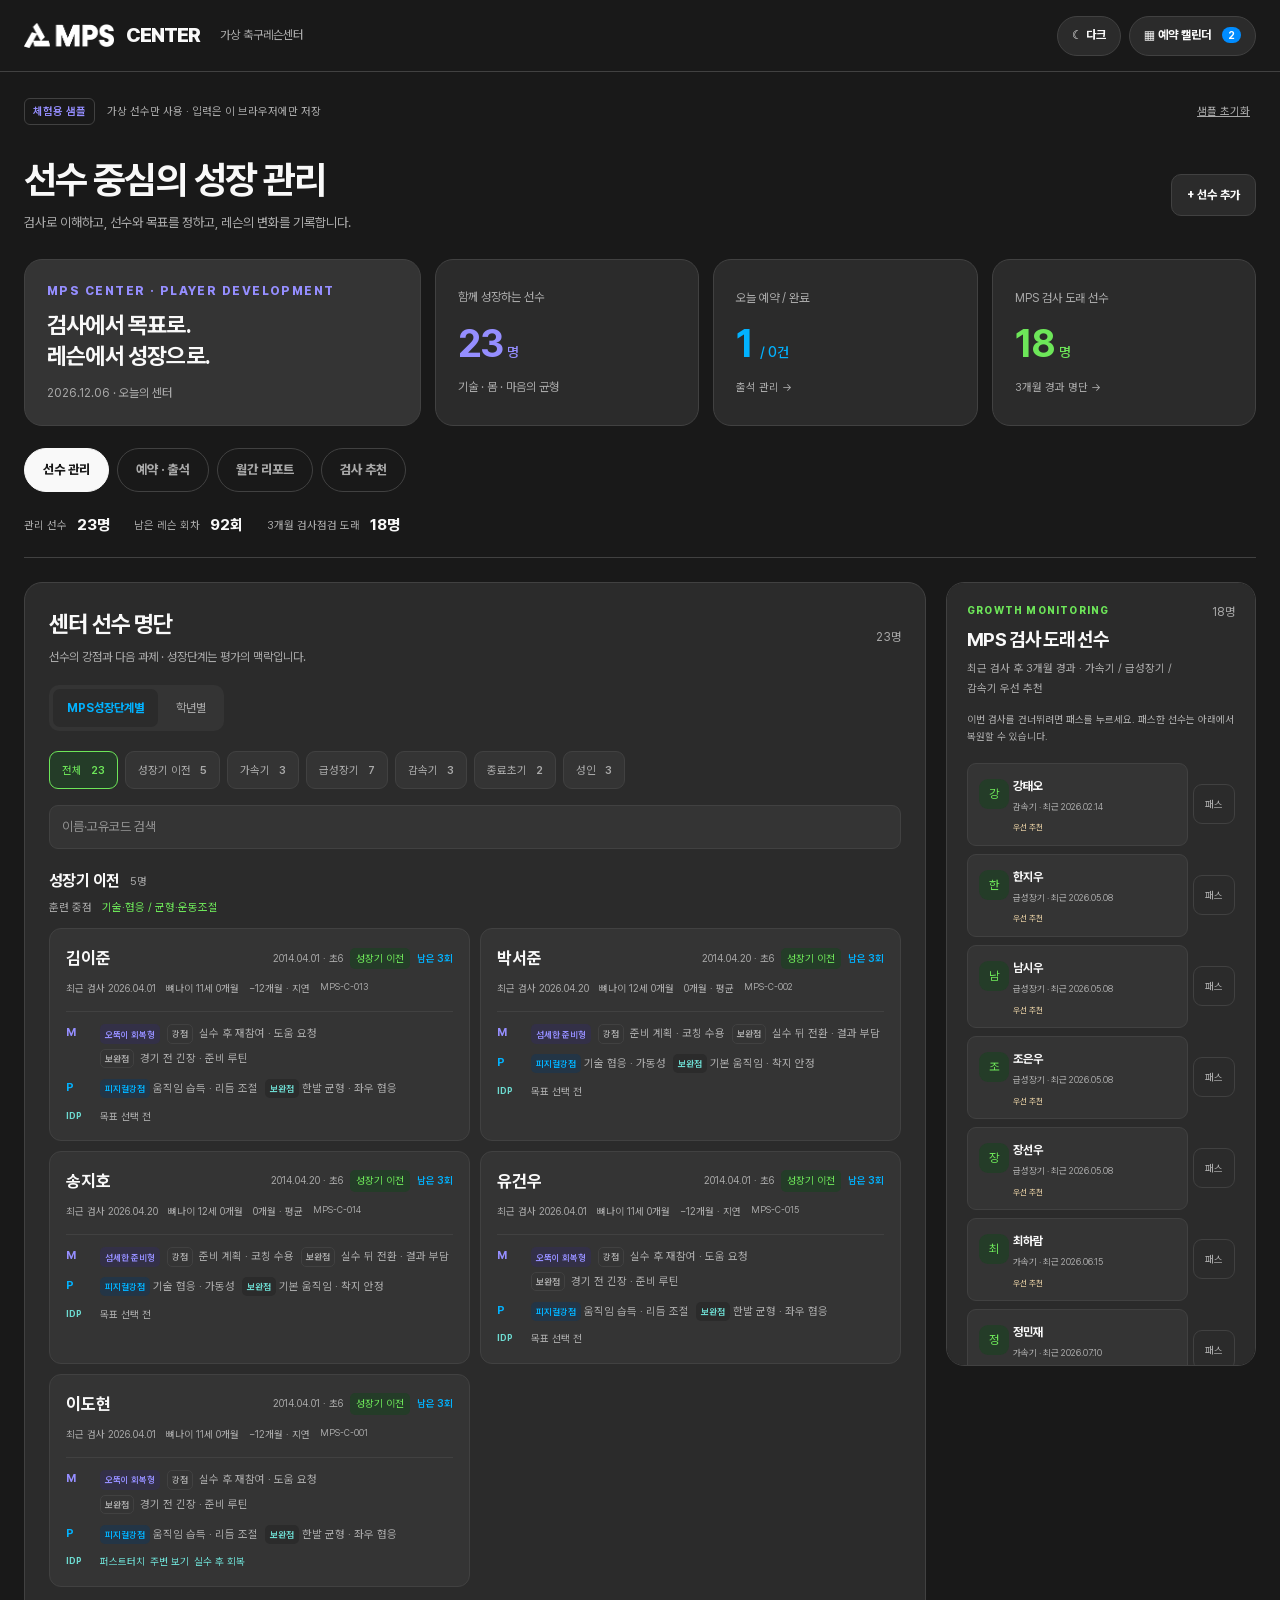
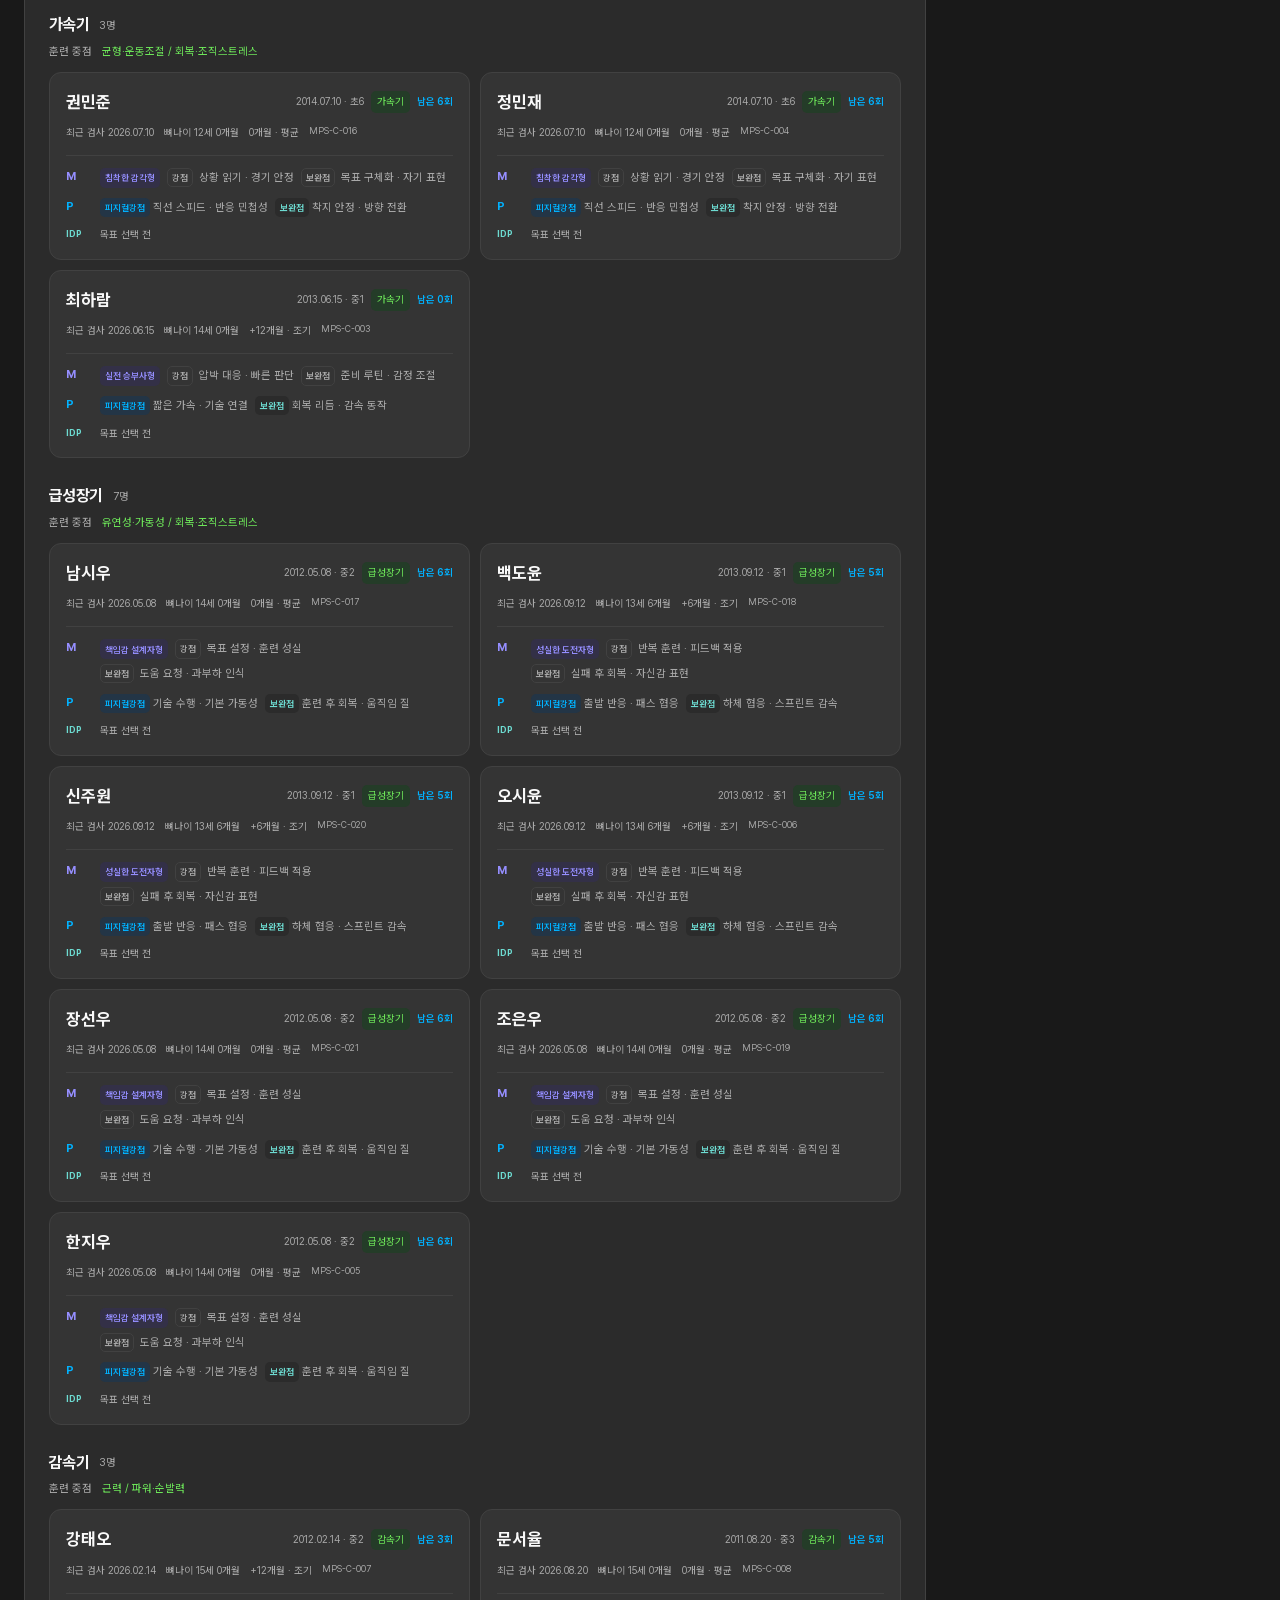
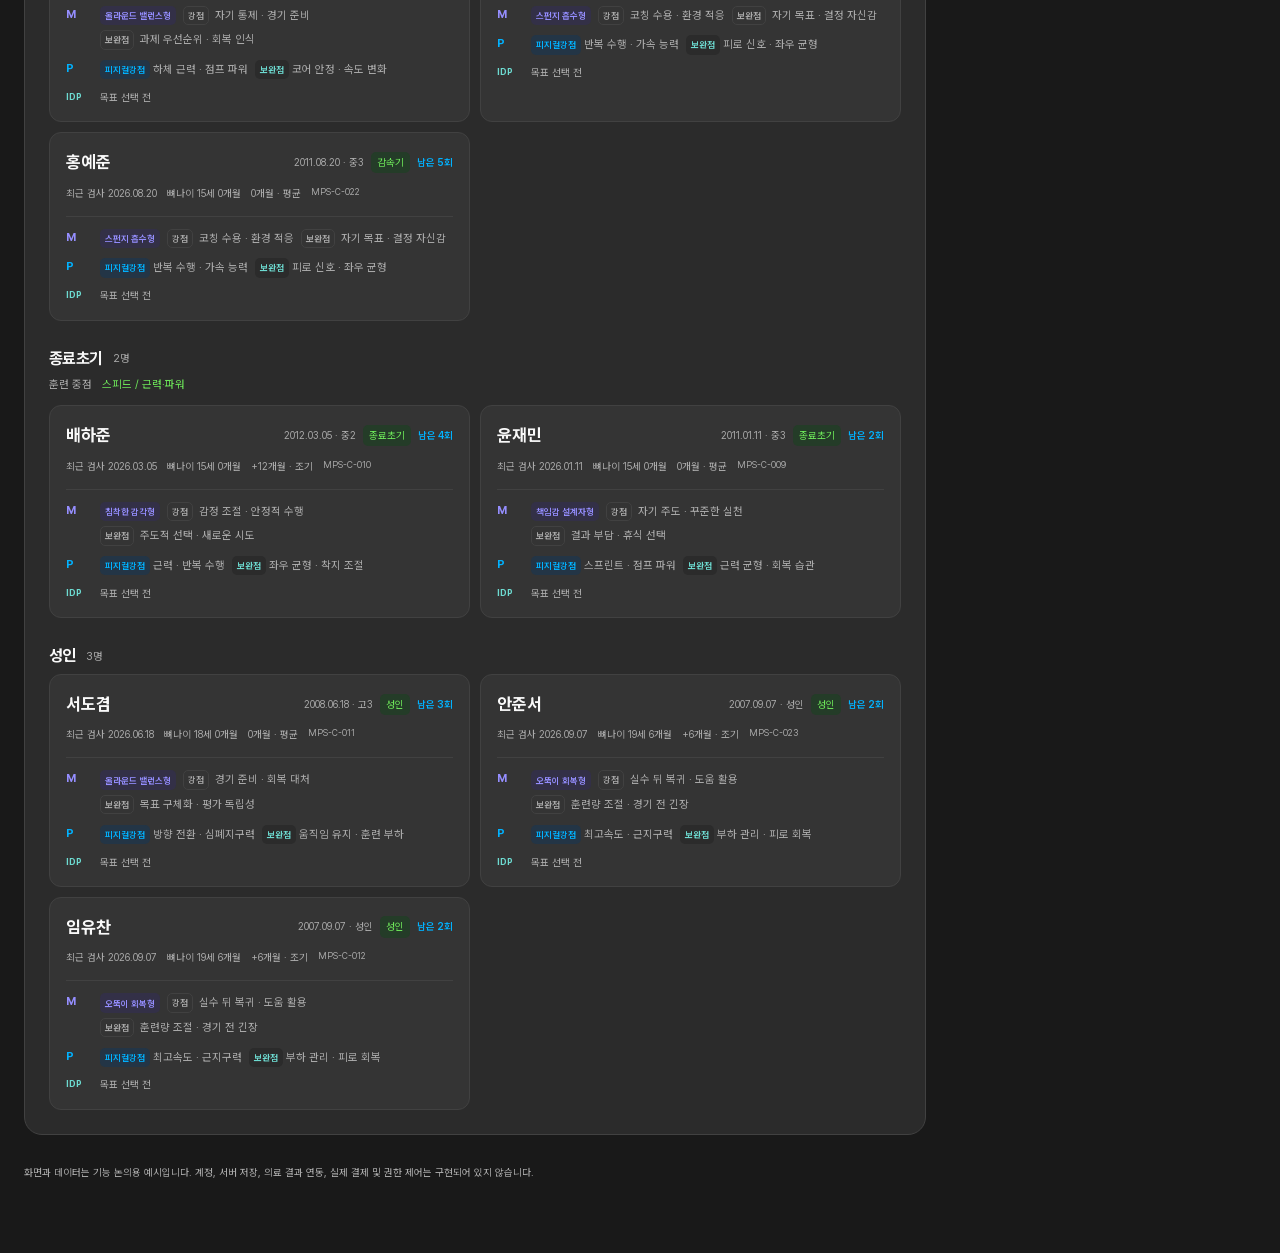
==== pages/dashboard/index.html @ abd70b41 "Build lesson center landing and player management dashboard" ====
<!doctype html>
<html lang="ko" data-initial-theme="dark">
<head><meta charset="utf-8"><meta name="viewport" content="width=device-width, initial-scale=1, viewport-fit=cover"><meta name="description" content="MPS 레슨센터 코치님을 위한 선수관리 대시보드 샘플"><title>MPS Center | 선수 중심 레슨 관리</title><link rel="stylesheet" href="center-v8.css?v=20261010-grade"></head>
<body>
  <header class="topbar"><div class="brand"><img src="logo.png" alt="MPS"><span>CENTER</span></div><span class="center-name">가상 축구레슨센터</span><div class="header-actions"><button id="theme-toggle" class="theme-toggle" type="button" aria-label="라이트 모드로 변경" aria-pressed="false">☼ <span>라이트</span></button><button id="calendar-open" class="calendar-trigger" type="button" aria-haspopup="dialog">▦ <span class="calendar-label">예약<span class="calendar-label-extra"> 캘린더</span></span> <b id="upcoming-count">0</b></button></div></header>
  <main class="shell">
    <div class="demo"><b>체험용 샘플</b><span>가상 선수만 사용 · 입력은 이 브라우저에만 저장</span><button id="reset" type="button">샘플 초기화</button></div>
    <div class="heading"><div><h1>선수 중심의 성장 관리</h1><p>검사로 이해하고, 선수와 목표를 정하고, 레슨의 변화를 기록합니다.</p></div><button class="button soft" id="add-player" type="button">+ 선수 추가</button></div>
    <section id="center-overview" class="center-overview"></section><nav class="center-nav" aria-label="센터 메뉴"><button data-center-nav="players" class="active">선수 관리</button><button data-center-nav="calendar">예약 · 출석</button><button data-center-nav="monthly">월간 리포트</button><button data-center-nav="review">검사 추천</button></nav><section class="stats" aria-label="센터 운영 요약"><article><span>관리 선수</span><strong id="total-players">0명</strong></article><article><span>남은 레슨 회차</span><strong id="total-remaining">0회</strong></article><article><span>3개월 검사점검 도래</span><strong id="due-count">0명</strong></article></section><div class="center-workspace"><div class="main-grid" id="roster-section"><section class="roster panel" aria-labelledby="roster-title"><div class="panel-head"><div><h2 id="roster-title">센터 선수 명단</h2><p class="roster-intro">선수의 강점과 다음 과제 · 성장단계는 평가의 맥락입니다.</p></div><span id="visible-count"></span></div><div id="roster-view" class="roster-view" role="group" aria-label="명단 보기 방식"><button type="button" data-roster-view="stage" aria-pressed="true">MPS성장단계별</button><button type="button" data-roster-view="grade" aria-pressed="false">학년별</button></div><p id="grade-view-note" class="hint" hidden>학년은 생년 기준으로 표시하며, 실제 학년이 다르면 선수 기본 정보에서 수정할 수 있습니다.</p><div id="stage-filters" class="stage-filters" aria-label="성장단계 필터"></div><div id="stage-guide" class="stage-guide" hidden aria-live="polite"></div><label class="search-label"><span class="sr-only">선수 검색</span><input id="search" type="search" placeholder="이름·고유코드 검색"></label><div id="player-list" class="player-list"></div></section></div><aside id="review-section" class="panel review-panel"></aside></div>

    <section class="access panel"><div><p class="eyebrow">CENTER ACCESS · 도입안</p><h2>인증센터 이용 범위</h2><p>센터 관리자와 담당 코치가 자신의 센터 선수만 관리하는 구조를 제안합니다. 코치 메모와 회차 기록을 입력하고, 선수·보호자가 공유를 승인한 결과만 확인하도록 설계합니다.</p></div><div class="access-cards"><div><b>센터 관리자</b><span>선수·코치 배정, 센터 운영 현황</span></div><div><b>담당 코치</b><span>배정 선수의 목표·메모·회차 확인</span></div><div><b>MPS 측정센터</b><span>평가 및 허용된 결과 전달</span></div></div></section>
    <footer>화면과 데이터는 기능 논의용 예시입니다. 계정, 서버 저장, 의료 결과 연동, 실제 결제 및 권한 제어는 구현되어 있지 않습니다.</footer>
  </main>
  <dialog id="player-detail-dialog" aria-label="선수 정보 및 수정"><div class="player-modal-head"><span>선수 관리</span><button id="player-detail-close" type="button" aria-label="선수 정보 닫기">×</button></div><section class="detail" id="detail" aria-live="polite"></section></dialog>
  <dialog id="player-dialog"><form id="player-form" method="dialog"><div class="dialog-head"><h2>선수 추가</h2><button type="button" id="close-dialog" aria-label="닫기">×</button></div><p>가상 선수만 입력하세요. 고유코드는 자동으로 붙고, MPS 검사 결과는 연계 전으로 표시됩니다.</p><label>선수 이름<input name="name" required maxlength="20" autocomplete="off"></label><label>생년월일<input name="dob" type="date" required></label><label>소속 반<input name="group" maxlength="20" placeholder="예: U12" autocomplete="off"></label><label>학년<select name="grade" id="new-player-grade"></select></label><label>담당 코치<input name="coach" maxlength="20" autocomplete="off"></label><button class="button primary" type="submit">추가하기</button></form></dialog>
  <dialog id="calendar-dialog" aria-labelledby="calendar-title"><div class="calendar-modal"><div class="dialog-head"><div><p class="eyebrow">CENTER SCHEDULE</p><h2 id="calendar-title">예약 캘린더</h2></div><button type="button" id="calendar-close" aria-label="예약 캘린더 닫기">×</button></div><p class="calendar-help">선수별 레슨·측정·상담 일정을 기록합니다. 예약에 선수를 넣고 방문 후 완료로 바꾸세요. 레슨은 1회 자동 차감되며, 완료 취소 시 복원됩니다. 측정·상담은 차감되지 않습니다.</p><div class="calendar-layout"><section class="calendar-main" aria-label="월별 예약 달력"><div class="calendar-nav"><button type="button" id="month-prev" aria-label="이전 달">‹</button><h3 id="month-label"></h3><button type="button" id="month-next" aria-label="다음 달">›</button></div><div class="weekdays"><span>일</span><span>월</span><span>화</span><span>수</span><span>목</span><span>금</span><span>토</span></div><div class="day-grid" id="day-grid"></div></section><section class="calendar-side" aria-label="선택한 날짜의 예약"><h3 id="selected-date-label"></h3><button type="button" id="complete-day" class="button primary">이날 레슨 모두 완료</button><div id="booking-list" class="booking-list"></div><form id="booking-form"><input type="hidden" name="bookingId"><label>선수<select name="playerId" id="booking-player" required></select></label><p id="booking-session-summary" class="booking-session-summary" role="status"></p><div class="form-pair"><label>날짜<input type="date" name="date" required></label><label>시간<input type="time" name="time" required value="16:00"></label></div><label>일정<select name="type"><option>레슨</option><option>측정</option><option>상담</option></select></label><label>메모<input name="memo" maxlength="100" placeholder="예: 보호자 동행"></label><div class="form-actions"><button type="button" id="booking-cancel" hidden>수정 취소</button><button class="button primary" type="submit" id="booking-submit">예약 추가</button></div></form></section></div><p class="calendar-google-note">각 예약의 ‘Google에 추가’를 누르면 새 일정 작성 화면이 열립니다. 저장은 직접 확인해 주세요. 두 캘린더는 자동 동기화되지 않습니다.</p><p class="calendar-foot">가상 선수와 예약만 사용하세요. 예약은 이 브라우저에만 저장됩니다.</p></div></dialog>
  <dialog id="monthly-dialog"><div class="dialog-head"><h2>월간 선수 리포트</h2><button id="monthly-close" aria-label="닫기">×</button></div><label>조회 월<input id="report-month" type="month"></label><div id="monthly-content"></div></dialog><script src="app.js?v=20261010-grade"></script><script src="idp.js?v=20261010-hierarchy"></script><script src="calendar.js?v=20261010-grade"></script><script src="center-v7.js?v=20261010-grade"></script>
</body></html>
---- pages/dashboard/center-v8.css ----
@font-face{font-family:Pretendard;src:url('PretendardVariable.woff2') format('woff2');font-weight:100 900;font-display:swap}
/* Welcome category colors + Teams dashboard surfaces. One stylesheet for all breakpoints. */
:root{color-scheme:dark;--bg:#191919;--surface:#2b2b2b;--surface2:#343434;--line:#414141;--text:#f9f9f9;--muted:#a9a9a9;--growth:#6de659;--growth-strong:#29a814;--physical:#01b2ff;--physical-strong:#0080ff;--mental:#958eff;--mental-strong:#6b62ff;--action:#008cff;--teal:#6ddbd1;--sand:#d4bf98;--soft-growth:#243c28;--soft-physical:#233546;--soft-mental:#333047;--radius:18px}
:root[data-theme=light]{color-scheme:light;--bg:#f6f7f8;--surface:#fff;--surface2:#f3f5f6;--line:#d9dfe3;--text:#19232a;--muted:#677781;--growth:#27851d;--physical:#007ab3;--mental:#6b62ff;--teal:#087f7a;--sand:#8a642e;--soft-growth:#e8f9ec;--soft-physical:#d4ebff;--soft-mental:#e3e3ff}
*{box-sizing:border-box}html{scroll-behavior:smooth;scroll-padding-top:90px}body{margin:0;background:var(--bg);color:var(--text);font:14px/1.55 Pretendard,system-ui,sans-serif}button,input,select,textarea{font:inherit}button{cursor:pointer}button:disabled{opacity:.4;cursor:not-allowed}button,a,input,select,textarea{outline-offset:4px}button:focus-visible,a:focus-visible,input:focus-visible,select:focus-visible,textarea:focus-visible{outline:2px solid var(--action)}button{color:inherit}a{color:var(--physical)}h1,h2,h3,p{margin:0}h2,h3{letter-spacing:-.035em}[hidden]{display:none!important}.sr-only{position:absolute;width:1px;height:1px;padding:0;margin:-1px;overflow:hidden;clip:rect(0,0,0,0);white-space:nowrap;border:0}
.topbar{position:sticky;top:0;z-index:20;display:flex;align-items:center;gap:20px;min-height:72px;padding:14px max(24px,calc((100vw - 1440px)/2));background:var(--bg);border-bottom:1px solid var(--line)}.brand{display:flex;align-items:center;gap:12px}.brand img{width:90px;height:26px;object-fit:contain}.brand span{font-size:20px;font-weight:850;letter-spacing:-.05em}.center-name{font-size:12px;color:var(--muted)}.header-actions{margin-left:auto;display:flex;align-items:center;gap:8px}.theme-toggle,.calendar-trigger{border:1px solid var(--line);border-radius:30px;background:var(--surface);padding:9px 14px;min-height:40px;font-size:12px;font-weight:750}.calendar-trigger b{margin-left:8px;background:var(--action);color:white;border-radius:20px;padding:2px 6px;font-size:10px}.shell{width:100%;max-width:1488px;margin:0 auto;padding:26px 24px 72px;display:block}.demo{display:flex;align-items:center;gap:12px;color:var(--muted);font-size:11px;padding-bottom:20px}.demo b{color:var(--mental);font-weight:600;border:1px solid var(--line);padding:4px 8px;border-radius:6px}.demo button{margin-left:auto;border:0;background:transparent;color:var(--muted);font-size:11px;text-decoration:underline}.heading{display:flex;justify-content:space-between;align-items:center;gap:20px;margin:12px 0 26px}.heading h1{font-size:38px;line-height:1.2;letter-spacing:-.05em}.heading p{font-size:13px;color:var(--muted);margin-top:10px}.eyebrow{display:block;font-size:10px;font-weight:800;letter-spacing:.12em;color:var(--physical)}.button{display:inline-flex;align-items:center;justify-content:center;gap:6px;border:1px solid var(--line);border-radius:10px;min-height:42px;padding:10px 15px;background:var(--surface2);color:var(--text);font-size:12px;font-weight:750;text-decoration:none}.button.primary{background:var(--action);border-color:var(--action);color:#fff}.button.soft{background:var(--surface);color:var(--text)}
.center-overview{display:grid;grid-template-columns:1.5fr repeat(3,1fr);gap:14px;margin:0 0 22px}.center-overview article{display:flex;flex-direction:column;justify-content:center;border:1px solid var(--line);background:var(--surface);border-radius:var(--radius);padding:22px;min-width:0}.center-overview .overview-welcome{background:var(--surface2)}.overview-welcome h2{font-size:23px;line-height:1.35;margin:10px 0 12px}.overview-welcome .eyebrow{color:var(--mental)}.center-overview article>span,.center-overview article p{color:var(--muted);font-size:12px}.center-overview strong{display:block;font-size:38px;line-height:1.2;letter-spacing:-.05em;margin:14px 0 12px}.center-overview article:nth-child(2) strong{color:var(--mental)}.center-overview article:nth-child(3) strong{color:var(--physical)}.center-overview article:nth-child(4) strong{color:var(--growth)}.center-overview strong small{font-size:14px;letter-spacing:0;font-weight:500;margin-left:5px}.center-overview button{padding:0;border:0;background:none;color:var(--muted);text-align:left;font-size:11px}.center-nav{display:flex;gap:8px;margin:0 0 22px;flex-wrap:wrap}.center-nav button{border:1px solid var(--line);background:transparent;color:var(--muted);border-radius:30px;padding:10px 18px;font-size:13px;font-weight:750;min-height:44px}.center-nav .active{background:var(--text);color:var(--bg);border-color:var(--text)}.stats{display:flex;gap:24px;align-items:center;border-bottom:1px solid var(--line);padding:0 0 20px;margin:0 0 24px}.stats article{display:flex;align-items:center;gap:10px}.stats span{color:var(--muted);font-size:11px}.stats strong{font-size:15px;font-weight:750}.center-workspace{display:grid;grid-template-columns:minmax(0,1fr) 310px;align-items:start;gap:20px}.main-grid{display:block;min-width:0}.panel{background:var(--surface);border:1px solid var(--line);border-radius:var(--radius);min-width:0}.roster{padding:24px}.panel-head{display:flex;align-items:center;justify-content:space-between;gap:12px}.panel-head h2{font-size:23px}.panel-head p{font-size:12px;color:var(--muted);margin-top:5px}.panel-head>span{font-size:12px;white-space:nowrap;color:var(--muted)}.stage-filters{display:flex;flex-wrap:wrap;gap:7px;margin-top:20px}.stage-chip{display:flex;gap:9px;align-items:center;justify-content:center;padding:8px 12px;min-height:38px;border:1px solid var(--line);border-radius:9px;background:var(--surface2);color:var(--muted);font-size:11px}.stage-chip b{font-size:11px;font-weight:600}.stage-chip.active{color:var(--growth);border-color:var(--growth);background:var(--soft-growth)}.search-label{display:block;margin:16px 0 20px}.search-label input{width:100%}input,textarea,select{width:100%;min-width:0;border:1px solid var(--line);border-radius:9px;padding:11px 12px;background:var(--surface2);color:var(--text);font-size:13px}input::placeholder,textarea::placeholder{color:var(--muted);opacity:.8}textarea{min-height:96px;resize:vertical}label{display:block;font-size:12px;color:var(--muted)}label input,label select,label textarea{display:block;margin-top:7px}.player-list{display:grid;gap:26px;max-height:none;overflow:visible}.stage-group-head{display:flex;align-items:center;gap:10px;margin-bottom:5px}.stage-group-head h3{font-size:16px}.stage-group-head span{font-size:11px;color:var(--muted)}.stage-physical-focus{color:var(--muted);font-size:11px;margin:0 0 12px}.stage-physical-focus span{margin-left:7px;color:var(--growth)}.stage-players{display:grid;grid-template-columns:repeat(2,minmax(0,1fr));gap:10px}.player-card-button{display:flex;flex-direction:column;align-items:stretch;width:100%;gap:14px;padding:16px;text-align:left;background:var(--surface2);border:1px solid var(--line);border-radius:12px;min-width:0}.player-card-button:hover{border-color:var(--physical)}.compact-top{display:flex;flex-wrap:wrap;align-items:center;gap:7px}.compact-top strong{font-size:17px;margin-right:auto}.compact-dob{color:var(--muted);font-size:10px}.compact-stage{color:var(--growth);font-size:10px;background:var(--soft-growth);border-radius:5px;padding:3px 6px}.compact-remaining{font-size:10px;font-weight:600;color:var(--physical);white-space:nowrap}.compact-measure{display:flex;flex-wrap:wrap;gap:3px 10px;font-size:10px;color:var(--muted);margin-top:8px;line-height:1.8}.compact-measure small{font-size:9px}.player-card-results{display:grid;gap:10px;border-top:1px solid var(--line);padding-top:12px}.compact-result{display:grid;grid-template-columns:26px minmax(0,1fr);gap:8px;align-items:start;font-size:11px}.result-key{color:var(--mental);font-size:11px}.physical .result-key{color:var(--physical)}.idp .result-key{color:var(--teal);font-size:9px}.result-copy{display:flex;flex-wrap:wrap;gap:5px 7px;line-height:1.7}.card-observation{display:block;font-size:11px;color:var(--muted)}.reference-tag{display:inline-flex;align-items:center;border-radius:5px;padding:2px 5px;font-size:9px;font-weight:600}.tag-lavender{color:var(--mental);background:var(--soft-mental)}.tag-blue{color:var(--physical);background:var(--soft-physical)}.tag-mint{color:var(--teal);background:var(--surface)}.tag-outline{color:var(--muted);border:1px solid var(--line);padding:1px 4px;margin-right:3px}.idp-card-tags{display:flex;gap:5px;flex-wrap:wrap}.idp-card-tag{color:var(--teal);font-size:10px}.idp-unset{color:var(--muted);font-size:10px}.stage-guide,#stage-guide{padding:14px;margin-top:14px;background:var(--soft-growth);border-radius:10px}.stage-guide p,#stage-guide p{margin:6px 0;font-size:12px}.stage-guide span,#stage-guide div span{font-size:11px;margin-right:8px}
.review-panel{padding:20px;position:sticky;top:94px;max-height:calc(100dvh - 116px);overflow:auto}.review-panel .panel-head{align-items:flex-start}.review-panel .panel-head h2{font-size:19px;margin-top:6px}.review-panel .panel-head p{font-size:11px;line-height:1.8}.review-panel .eyebrow{color:var(--growth)}.review-list{display:grid;gap:8px;margin-top:18px}.review-list button{display:grid;grid-template-columns:30px minmax(0,1fr) auto;gap:8px;align-items:center;background:var(--surface2);border:1px solid var(--line);border-radius:9px;padding:11px;text-align:left}.review-list button>span:last-child{display:none}.athlete-avatar{width:30px;height:30px;display:grid;place-items:center;border-radius:9px;background:var(--soft-growth);color:var(--growth);font-size:12px}.review-list b{font-size:12px}.review-list small{display:block;font-size:9px;color:var(--muted);margin-top:3px}.review-list em{font-style:normal;font-size:8px;color:var(--sand);white-space:nowrap}.report-import{border-top:1px solid var(--line);margin-top:18px;padding-top:18px}.report-import small{display:block;font-size:10px;margin:8px 0;color:var(--muted)}.report-import label{cursor:pointer}.report-import p{font-size:11px;color:var(--physical)}.access{display:none}footer{font-size:10px;color:var(--muted);line-height:1.8;margin-top:28px}.empty{padding:25px;text-align:center;color:var(--muted);font-size:12px}
/* Player detail and MPS Report */
dialog{width:min(980px,calc(100vw - 40px));max-height:calc(100dvh - 40px);margin:auto;padding:24px;border:1px solid var(--line);border-radius:20px;background:var(--bg);color:var(--text)}dialog::backdrop{background:#000a;backdrop-filter:blur(3px)}#player-detail-dialog{padding:0}.dialog-head,.player-modal-head{display:flex;justify-content:space-between;align-items:center;gap:15px;padding:0 0 18px}.dialog-head h2{font-size:23px}.dialog-head button,.player-modal-head button{display:grid;place-items:center;border:1px solid var(--line);background:var(--surface2);color:var(--text);border-radius:9px;width:36px;height:36px;font-size:21px}.player-modal-head{position:sticky;top:0;z-index:5;padding:14px 24px;border-bottom:1px solid var(--line);background:var(--bg);font-size:12px;font-weight:650}.detail{padding:24px}.detail-head{display:flex;align-items:center;justify-content:space-between;gap:18px}.detail-head h2{font-size:32px;line-height:1.2;margin:8px 0}.detail-head p:last-child{color:var(--muted);font-size:11px}.badge{font-size:12px;border:1px solid var(--physical);color:var(--physical);padding:8px 12px;border-radius:30px;white-space:nowrap}.badge.zero{color:var(--sand);border-color:var(--sand)}.player-tabs{display:flex;gap:8px;margin:22px 0}.player-tabs button{flex:1;background:var(--surface);border:1px solid var(--line);padding:12px;border-radius:10px;font-size:13px;font-weight:700}.player-tabs button.active{color:var(--physical);border-color:var(--physical);background:var(--soft-physical)}.quick-actions{display:flex;gap:9px;flex-wrap:wrap;margin-bottom:16px}.session-line{display:flex;align-items:center;gap:18px;padding:12px 0;border-bottom:1px solid var(--line);font-size:12px;color:var(--muted)}.session-line strong{margin-left:auto;color:var(--physical)}.lesson-check{color:var(--muted);font-size:11px;margin-bottom:10px}.section-label{font-size:16px;margin:20px 0 12px}.assessment-section{margin-top:16px}.growth-panel{border:1px solid var(--line);background:var(--surface);border-radius:14px;padding:18px}.growth-title{display:flex;justify-content:space-between;align-items:center;font-size:12px;color:var(--growth)}.growth-title strong{font-size:20px}.growth-facts,.report-facts{display:grid;grid-template-columns:repeat(4,minmax(0,1fr));gap:10px;margin:16px 0}.growth-facts div,.report-facts div{padding:12px;background:var(--surface2);border-radius:9px}.growth-facts small,.report-facts small{display:block;color:var(--muted);font-size:10px}.growth-facts b,.report-facts b{display:block;font-size:13px;margin-top:7px;overflow-wrap:anywhere}.growth-history{border-top:1px solid var(--line);padding-top:12px}.growth-history summary{font-size:12px}.stage-compare{display:flex;gap:20px;align-items:center;margin-top:12px}.stage-compare small,.stage-compare b{display:block;font-size:12px}.stage-compare small{color:var(--muted);font-size:10px;margin-bottom:5px}.stage-change{font-size:11px;margin-top:10px;color:var(--muted)}.next-growth{display:flex;justify-content:space-between;gap:12px;font-size:11px;color:var(--muted);margin-top:16px}.next-growth.due{color:var(--sand)}.insight-panels{display:grid;grid-template-columns:1fr 1fr;gap:12px;margin-top:12px}.insight-strip{background:var(--surface);border:1px solid var(--line);border-radius:14px;padding:18px}.insight-strip-head{display:flex;flex-direction:column;gap:7px;color:var(--mental);font-size:11px}.insight-strip-head strong{font-size:16px}.insight-strip.physical .insight-strip-head{color:var(--physical)}.insight-inline p,.insight-recs{font-size:12px;line-height:1.8;margin-top:12px}.insight-inline small,.insight-recs small{display:block;color:var(--muted);font-size:10px;margin-bottom:3px}.stage-context,.linked-report{background:var(--surface);border:1px solid var(--line);border-radius:14px;padding:18px;margin-top:12px}.stage-context .eyebrow{color:var(--growth)}.stage-context h3{font-size:15px;margin-top:6px}.stage-context p{font-size:12px;line-height:1.9;margin-top:10px;color:var(--muted)}.stage-context small{display:block;font-size:10px;color:var(--muted);margin-top:8px}.linked-report summary{font-size:13px;font-weight:650}.linked-report summary span{color:var(--muted);font-size:10px;margin-left:10px}.report-facts{grid-template-columns:repeat(3,1fr)}.hint{font-size:10px;color:var(--muted);line-height:1.8;margin-top:12px}.optional{border:1px solid var(--line);background:var(--surface);border-radius:12px;padding:15px 18px;margin:10px 0}.optional summary{font-size:12px;font-weight:650;cursor:pointer}.optional[open] summary{margin-bottom:14px}.optional label{margin-top:12px}.focus-select-action{color:var(--physical);margin-left:10px;font-size:10px}.focus-panel p{font-size:12px;color:var(--muted);margin:8px 0}.focus-panel small{display:block;font-size:10px;color:var(--muted);margin-top:10px}.focus-choices{display:flex;flex-wrap:wrap;gap:6px}.focus-choice{border:1px solid var(--line);border-radius:8px;background:var(--surface2);padding:9px;font-size:11px}.focus-choice.active{color:var(--growth);border-color:var(--growth)}.profile-fields{display:grid;grid-template-columns:1fr 1fr;gap:10px}.profile-save-row,.row{display:flex;gap:8px;align-items:center;flex-wrap:wrap;margin-top:15px}.row input{width:80px}.save-state{display:block;font-size:11px;color:var(--teal);margin-top:8px}.optional textarea{margin-bottom:10px}.notes h3{font-size:13px;margin-top:20px}.note-entry{border-top:1px solid var(--line);padding:12px 0}.note-entry time{font-size:10px;color:var(--muted)}.note-entry p{font-size:12px;line-height:1.8;margin-top:5px;white-space:pre-wrap;overflow-wrap:anywhere}.detail-actions{margin-top:20px}.text-danger{border:0;background:none;color:var(--sand);font-size:11px;padding:0}
/* Academy-style development block */
.academy-intro{border:1px solid var(--line);border-radius:14px;padding:18px;background:var(--surface);margin-bottom:18px}.academy-intro h3{font-size:16px;margin:6px 0}.academy-intro p{color:var(--muted);font-size:12px;line-height:1.8}.development-cycle{display:flex;gap:6px;margin-top:14px;flex-wrap:wrap}.development-cycle span{font-size:10px;padding:5px 8px;border-radius:6px;background:var(--surface2);color:var(--muted)}.idp-top{display:flex;justify-content:space-between;gap:12px;margin:20px 0}.idp-top .eyebrow{color:var(--teal)}.idp-top h3{font-size:23px;margin:7px 0}.idp-top p{font-size:12px;color:var(--muted)}.idp-stage{height:fit-content;border:1px solid var(--growth);color:var(--growth);border-radius:7px;padding:5px 8px;font-size:10px;white-space:nowrap}.idp-empty{display:flex;flex-direction:column;gap:10px;padding:22px;border:1px dashed var(--line);border-radius:12px}.idp-empty span{font-size:12px;color:var(--muted)}.idp-empty button{align-self:flex-start}.idp-priorities{display:grid;grid-template-columns:repeat(3,minmax(0,1fr));gap:10px}.idp-priority{display:flex;align-items:flex-start;gap:10px;background:var(--surface);border:1px solid var(--line);border-radius:12px;padding:16px;min-width:0}.idp-priority>span{color:var(--teal);font-size:12px}.idp-priority strong{font-size:14px}.idp-priority small{display:block;font-size:10px;color:var(--muted);margin-top:8px;line-height:1.8}.idp-priority p{font-size:12px;line-height:1.8;margin-top:12px}.idp-last{font-size:11px;color:var(--muted);margin:16px 0}.idp-main-actions,.idp-bottom-actions{display:flex;gap:8px;justify-content:space-between;margin:18px 0}.idp-main-actions{justify-content:flex-start}.idp-mps{border:1px solid var(--line);border-radius:12px;padding:16px;margin-top:18px;background:var(--surface)}.idp-section-title{display:flex;justify-content:space-between;font-size:12px}.idp-section-title small{color:var(--muted);font-size:10px}.idp-mps-lines{display:grid;grid-template-columns:repeat(3,1fr);gap:12px;margin-top:12px}.idp-mps-lines p{font-size:11px;line-height:1.8;color:var(--muted)}.idp-mps-lines b{display:block;color:var(--text)}.idp-history-link{border:0;background:none;color:var(--teal);padding:14px 0;font-size:12px}.idp-progress{display:flex;justify-content:space-between;color:var(--muted);font-size:11px;border-bottom:1px solid var(--line);padding-bottom:12px}.idp-progress b{color:var(--teal)}.idp-picked{display:flex;flex-wrap:wrap;gap:7px;margin:16px 0;color:var(--muted);font-size:11px}.idp-picked span{padding:5px 8px;border-radius:7px;background:var(--surface)}.idp-categories,.idp-options{display:flex;flex-wrap:wrap;gap:7px;margin:14px 0}.idp-categories button,.idp-choice{background:var(--surface);border:1px solid var(--line);padding:10px 13px;border-radius:9px;font-size:12px;min-height:42px}.idp-categories button.active,.idp-choice.active{color:var(--teal);border-color:var(--teal);background:color-mix(in srgb,var(--teal) 8%,var(--surface))}.idp-item-grid{display:grid;grid-template-columns:repeat(3,1fr);gap:8px}.idp-question{margin:22px 0}.idp-question strong{font-size:13px}#idp-view label{margin:16px 0}.idp-generated{background:var(--surface);border:1px solid var(--line);border-radius:10px;padding:16px;margin-top:18px}.idp-generated small{color:var(--muted);font-size:10px}.idp-generated p{font-size:13px;margin-top:7px}.idp-message{font-size:11px;color:var(--sand);min-height:18px;margin-top:10px}.idp-check-row{padding:16px 0;border-top:1px solid var(--line)}.idp-check-row strong{font-size:13px}.idp-check-row>div{display:flex;flex-wrap:wrap;gap:7px;margin-top:10px}.idp-choice[data-idp-value=good].active{border-color:var(--growth);color:var(--growth)}.idp-choice[data-idp-value=same].active{border-color:var(--sand);color:var(--sand)}.idp-choice[data-idp-value=needs_work].active{border-color:var(--mental);color:var(--mental)}.idp-trends{display:grid;gap:10px}.idp-trends>div{border:1px solid var(--line);background:var(--surface);border-radius:10px;padding:16px}.idp-trends p,.idp-trends small{font-size:11px;color:var(--muted);margin-top:8px}.rag-label{display:inline-flex;padding:3px 7px;border-radius:5px;background:var(--surface2);font-size:10px;color:var(--muted)}.rag-label.good{color:var(--growth)}.rag-label.same{color:var(--sand)}.rag-label.needs_work{color:var(--mental)}.review-evidence{margin-top:16px;padding:16px;background:var(--surface);border:1px solid var(--line);border-radius:12px}.review-evidence p{font-size:12px;line-height:1.8;color:var(--muted);margin-top:8px}.review-evidence h4{margin:0;font-size:13px}
/* Calendar, add-player and monthly reports */
#calendar-dialog{width:min(1080px,calc(100vw - 40px))}.calendar-help{font-size:12px;color:var(--muted);line-height:1.8;margin-bottom:22px}.calendar-layout{display:grid;grid-template-columns:minmax(0,1.15fr) minmax(0,1fr);gap:28px;align-items:start}.calendar-nav{display:flex;justify-content:space-between;align-items:center;margin-bottom:20px}.calendar-nav h3{font-size:20px}.calendar-nav button{width:36px;height:36px;border:1px solid var(--line);background:var(--surface);border-radius:9px;font-size:24px}.weekdays,.day-grid{display:grid;grid-template-columns:repeat(7,minmax(0,1fr));gap:5px}.weekdays span{text-align:center;color:var(--muted);font-size:11px;padding:8px 0}.day-grid button{min-height:60px;border:1px solid var(--line);border-radius:9px;background:var(--surface);font-size:13px;padding:6px}.day-grid button small{display:block;font-size:9px;color:var(--physical);margin-top:4px}.day-grid button.today{border-color:var(--physical)}.day-grid button.selected{background:var(--soft-physical);border-color:var(--physical);color:var(--physical)}.calendar-side h3{font-size:16px;margin-bottom:14px}#complete-day{width:100%;margin-bottom:12px}.booking-list{display:grid;gap:8px;margin-bottom:20px}.booking-row{background:var(--surface);border:1px solid var(--line);border-radius:12px;padding:14px}.booking-row>div:first-child{font-size:12px}.booking-row>div:first-child span{color:var(--muted);font-size:11px}.booking-actions{display:flex;flex-wrap:wrap;gap:6px;margin:12px 0}.booking-actions button{border:1px solid var(--line);border-radius:6px;background:var(--surface2);padding:7px 9px;font-size:10px;min-height:32px}.booking-actions [data-status=completed]{background:var(--action);color:#fff;border-color:var(--action)}.booking-row small{display:block;color:var(--muted);font-size:11px}.google-event{display:block;font-size:10px;margin-top:8px}.form-pair{display:grid;grid-template-columns:1fr 1fr;gap:10px}#booking-form label,#player-form label{margin-bottom:14px}.form-actions{display:flex;gap:8px}.calendar-google-note,.calendar-foot{font-size:10px;color:var(--muted);line-height:1.8;margin-top:18px}#player-dialog{width:min(480px,calc(100vw - 30px))}#player-form>p{font-size:12px;color:var(--muted);margin-bottom:20px}#monthly-dialog{width:min(900px,calc(100vw - 40px))}#report-month{width:220px}.month-range{font-size:12px;color:var(--muted);margin-top:16px}.month-stats{display:grid;grid-template-columns:repeat(3,1fr);gap:10px;margin:18px 0}.month-stats>div{background:var(--surface);border:1px solid var(--line);border-radius:12px;padding:18px}.month-stats strong{display:block;font-size:28px;color:var(--physical)}.month-stats span{color:var(--muted);font-size:11px}.monthly-athlete{background:var(--surface);border:1px solid var(--line);border-radius:14px;padding:20px;margin:14px 0}.monthly-athlete h3{font-size:18px}.monthly-athlete h3 small{font-size:10px;color:var(--growth);margin-left:8px}.monthly-athlete p{font-size:12px;line-height:1.8;margin-top:10px}.monthly-notes{background:var(--surface2);padding:12px;border-radius:9px;margin:12px 0}.monthly-notes p{margin:0 0 8px}.monthly-notes p:last-child{margin-bottom:0}.monthly-notes time{font-size:10px;color:var(--muted);margin-right:6px}.monthly-check{display:block;font-size:11px;color:var(--muted);margin-top:7px}
@media(min-width:1600px){.shell{max-width:1620px;padding:32px 30px 80px}.center-workspace{grid-template-columns:minmax(0,1fr) 340px}.topbar{padding-left:max(30px,calc((100vw - 1560px)/2));padding-right:max(30px,calc((100vw - 1560px)/2))}.stage-players{grid-template-columns:repeat(3,minmax(0,1fr))}}
@media(max-width:1100px){.center-workspace{grid-template-columns:1fr}.review-panel{position:static;max-height:none}.review-list{grid-template-columns:repeat(2,1fr)}.center-overview{grid-template-columns:repeat(3,1fr)}.overview-welcome{grid-column:1/-1}.overview-welcome h2 br{display:none}.calendar-layout{gap:18px}}
@media(max-width:700px){body{font-size:13px}.topbar{min-height:60px;padding:10px 14px;gap:10px}.brand{gap:8px}.brand img{width:70px;height:22px}.brand span{font-size:15px}.center-name{display:none}.header-actions{gap:6px}.theme-toggle,.calendar-trigger{min-height:36px;font-size:10px;padding:8px 10px}.calendar-label-extra{display:none}.shell{padding:18px 14px 100px}.demo{gap:7px;font-size:9px;padding-bottom:14px;flex-wrap:wrap}.demo b{font-size:9px}.demo button{font-size:9px}.heading{margin:12px 0 20px;gap:12px;align-items:flex-start}.heading h1{font-size:27px}.heading p{font-size:11px;line-height:1.8}.heading .button{white-space:nowrap;min-height:36px;padding:8px 10px;font-size:10px}.center-overview{gap:8px;margin-bottom:18px}.center-overview article{padding:14px 11px;border-radius:13px}.center-overview article>span{font-size:10px;line-height:1.5}.center-overview strong{font-size:29px;margin:10px 0}.center-overview strong small{font-size:10px}.center-overview article p,.center-overview button{font-size:9px}.overview-welcome h2{font-size:21px}.center-nav{position:fixed;z-index:30;bottom:0;left:0;right:0;background:var(--bg);border-top:1px solid var(--line);margin:0;padding:8px 7px max(12px,env(safe-area-inset-bottom));gap:5px;flex-wrap:nowrap}.center-nav button{flex:1;border:0;border-radius:8px;min-height:44px;font-size:11px;padding:7px 4px}.center-nav .active{background:var(--surface2);color:var(--physical)}.stats{gap:12px;justify-content:space-between;padding-bottom:16px;margin-bottom:18px}.stats article{display:block}.stats span{font-size:9px}.stats strong{display:block;font-size:15px;margin-top:3px}.roster,.review-panel{padding:17px;border-radius:14px}.panel-head h2{font-size:20px}.panel-head p{font-size:11px}.stage-filters{display:grid;grid-template-columns:repeat(3,1fr);gap:6px;margin-top:16px}.stage-chip{padding:8px;font-size:10px;gap:8px;min-height:38px}.stage-players{grid-template-columns:1fr}.compact-top strong{font-size:17px}.player-card-button{padding:14px}.review-list{grid-template-columns:1fr}.review-list b{font-size:13px}.review-list small{font-size:10px}.review-list em{font-size:9px}.center-workspace{gap:18px}.detail{padding:18px}.detail-head h2{font-size:27px}.detail-head p:last-child{font-size:10px;line-height:1.8}.badge{font-size:10px;padding:7px 9px}.player-modal-head{padding:12px 18px}.growth-facts,.report-facts{grid-template-columns:repeat(2,1fr)}.insight-panels{grid-template-columns:1fr}.growth-panel,.insight-strip,.stage-context,.linked-report{padding:16px}.idp-priorities{grid-template-columns:1fr}.idp-top h3{font-size:21px}.idp-top p{font-size:11px}.idp-mps-lines{grid-template-columns:1fr;gap:8px}.idp-mps-lines b{display:inline-block;min-width:40px}.idp-item-grid{grid-template-columns:repeat(2,1fr)}.idp-categories{display:grid;grid-template-columns:repeat(3,1fr)}.idp-categories button{font-size:10px;padding:9px 7px}.idp-categories button:first-child{grid-column:1/-1}.idp-options .idp-choice{font-size:11px;padding:9px 10px}.idp-stage{font-size:9px}.profile-fields{grid-template-columns:1fr}.calendar-layout{grid-template-columns:1fr;gap:24px}.day-grid button{min-height:48px;font-size:12px}.calendar-nav h3{font-size:18px}dialog,#calendar-dialog,#monthly-dialog{width:calc(100vw - 16px);max-height:calc(100dvh - 24px);padding:18px;border-radius:16px}#player-detail-dialog{width:calc(100vw - 12px);padding:0}.dialog-head h2{font-size:21px}.monthly-athlete{padding:15px}.monthly-athlete .button{font-size:10px;padding:8px 9px}.month-stats>div{padding:13px}.month-stats strong{font-size:24px}.monthly-athlete .panel-head{align-items:flex-start}.monthly-athlete h3 small{display:block;margin:3px 0 0}footer{font-size:9px}}
@media(prefers-reduced-motion:reduce){html{scroll-behavior:auto}}

p{word-break:keep-all;overflow-wrap:break-word}

/* Compact player context and reversible examination passes. */
.player-summary-keywords{display:flex;flex-wrap:wrap;gap:5px;margin-top:9px}
.player-summary-keywords span{padding:3px 7px;border-radius:5px;background:var(--surface2);color:var(--muted);font-size:10px;line-height:1.5}
.player-summary-keywords span:first-child{color:var(--growth);background:var(--soft-growth)}
.review-pass-help{margin-top:12px;font-size:10px;line-height:1.7;color:var(--muted)}
.review-row{display:grid;grid-template-columns:minmax(0,1fr) 42px;gap:5px;align-items:center}
.review-row>button:first-child{width:100%;min-width:0;grid-template-columns:26px minmax(0,1fr)}
.review-row em{grid-column:2}
.review-list .review-pass{display:block;padding:8px 4px;min-height:40px;text-align:center;font-size:10px;color:var(--muted);background:transparent}
.passed-exams{margin-top:14px;font-size:11px;color:var(--muted)}
.passed-exams>div{display:flex;align-items:center;justify-content:space-between;gap:10px;margin-top:8px}
.passed-exams button{border:1px solid var(--line);background:var(--surface2);border-radius:6px;padding:8px 10px;font-size:10px;color:var(--text)}

.session-totals{display:grid;grid-template-columns:repeat(3,minmax(0,1fr));gap:8px;margin:14px 0}
.session-totals>div{background:var(--surface2);border-radius:9px;padding:12px}
.session-totals small{display:block;color:var(--muted);font-size:10px}
.session-totals strong{display:block;margin-top:6px;font-size:20px}
.session-totals>div:last-child strong{color:var(--physical)}
#session-manager .session-total-label{display:flex;align-items:center;gap:10px;margin:0;font-size:12px}
.booking-session-summary{padding:10px 12px;border:1px solid var(--line);border-radius:8px;margin-top:10px;font-size:12px;color:var(--physical);line-height:1.6}

/* Domain navigation and selectable goals use distinct visual levels. */
.idp-area-section{margin-top:24px}
.idp-area-section h4,.idp-goal-heading h4{font-size:11px;color:var(--muted);display:flex;align-items:center;gap:8px;margin:0}
.idp-area-section h4 span,.idp-goal-heading h4 span{font-size:14px;color:var(--text)}
.idp-area-tabs{display:grid;grid-template-columns:repeat(3,minmax(0,1fr));gap:0;border-bottom:1px solid var(--line);margin-top:12px}
.idp-area-tabs button{background:none;border:0;border-bottom:3px solid transparent;color:var(--muted);font-size:13px;font-weight:650;min-height:50px;padding:10px 6px;border-radius:0}
.idp-area-tabs button.active{border-bottom-color:var(--physical);color:var(--physical)}
.idp-goal-section{margin-top:26px}
.idp-goal-heading{display:flex;justify-content:space-between;align-items:center;gap:12px;flex-wrap:wrap}
.idp-recommend-filter{padding:7px 10px;background:transparent;border:1px solid var(--line);border-radius:20px;color:var(--muted);font-size:10px}
.idp-recommend-filter.active{color:var(--growth);border-color:var(--growth);background:var(--soft-growth)}
.idp-goal-help{font-size:11px;color:var(--muted);line-height:1.8;margin:10px 0 14px}
.idp-item-grid .idp-goal-card{display:flex;align-items:center;gap:8px;text-align:left;min-height:58px;padding:12px;font-size:12px}
.idp-goal-check{display:grid;place-items:center;flex-shrink:0;width:20px;height:20px;border:1px solid var(--line);border-radius:5px;font-size:12px;color:var(--muted)}
.idp-goal-card.active .idp-goal-check{color:var(--bg);background:var(--teal);border-color:var(--teal)}
.idp-recommend-badge{margin-left:auto;font-size:8px;white-space:nowrap;color:var(--growth);background:var(--soft-growth);padding:3px 5px;border-radius:4px}
.idp-selected-goals{padding:16px;border:1px solid var(--line);border-radius:12px;background:var(--surface);margin-top:22px}
.idp-selected-goals>strong{font-size:12px}.idp-selected-goals>strong>span{color:var(--teal);margin-left:6px}
.idp-selected-goals .idp-picked{margin:12px 0 0}
@media(max-width:700px){.idp-area-tabs button{font-size:11px}.idp-item-grid .idp-goal-card{padding:10px;font-size:11px;gap:6px}.idp-goal-heading h4 span{font-size:13px}}

.roster-view{display:inline-flex;gap:4px;padding:4px;border-radius:10px;background:var(--surface2);margin-top:18px}
.roster-view button{background:none;border:0;border-radius:7px;padding:10px 14px;font-size:12px;color:var(--muted)}
.roster-view button[aria-pressed=true]{background:var(--surface);color:var(--physical);font-weight:700}
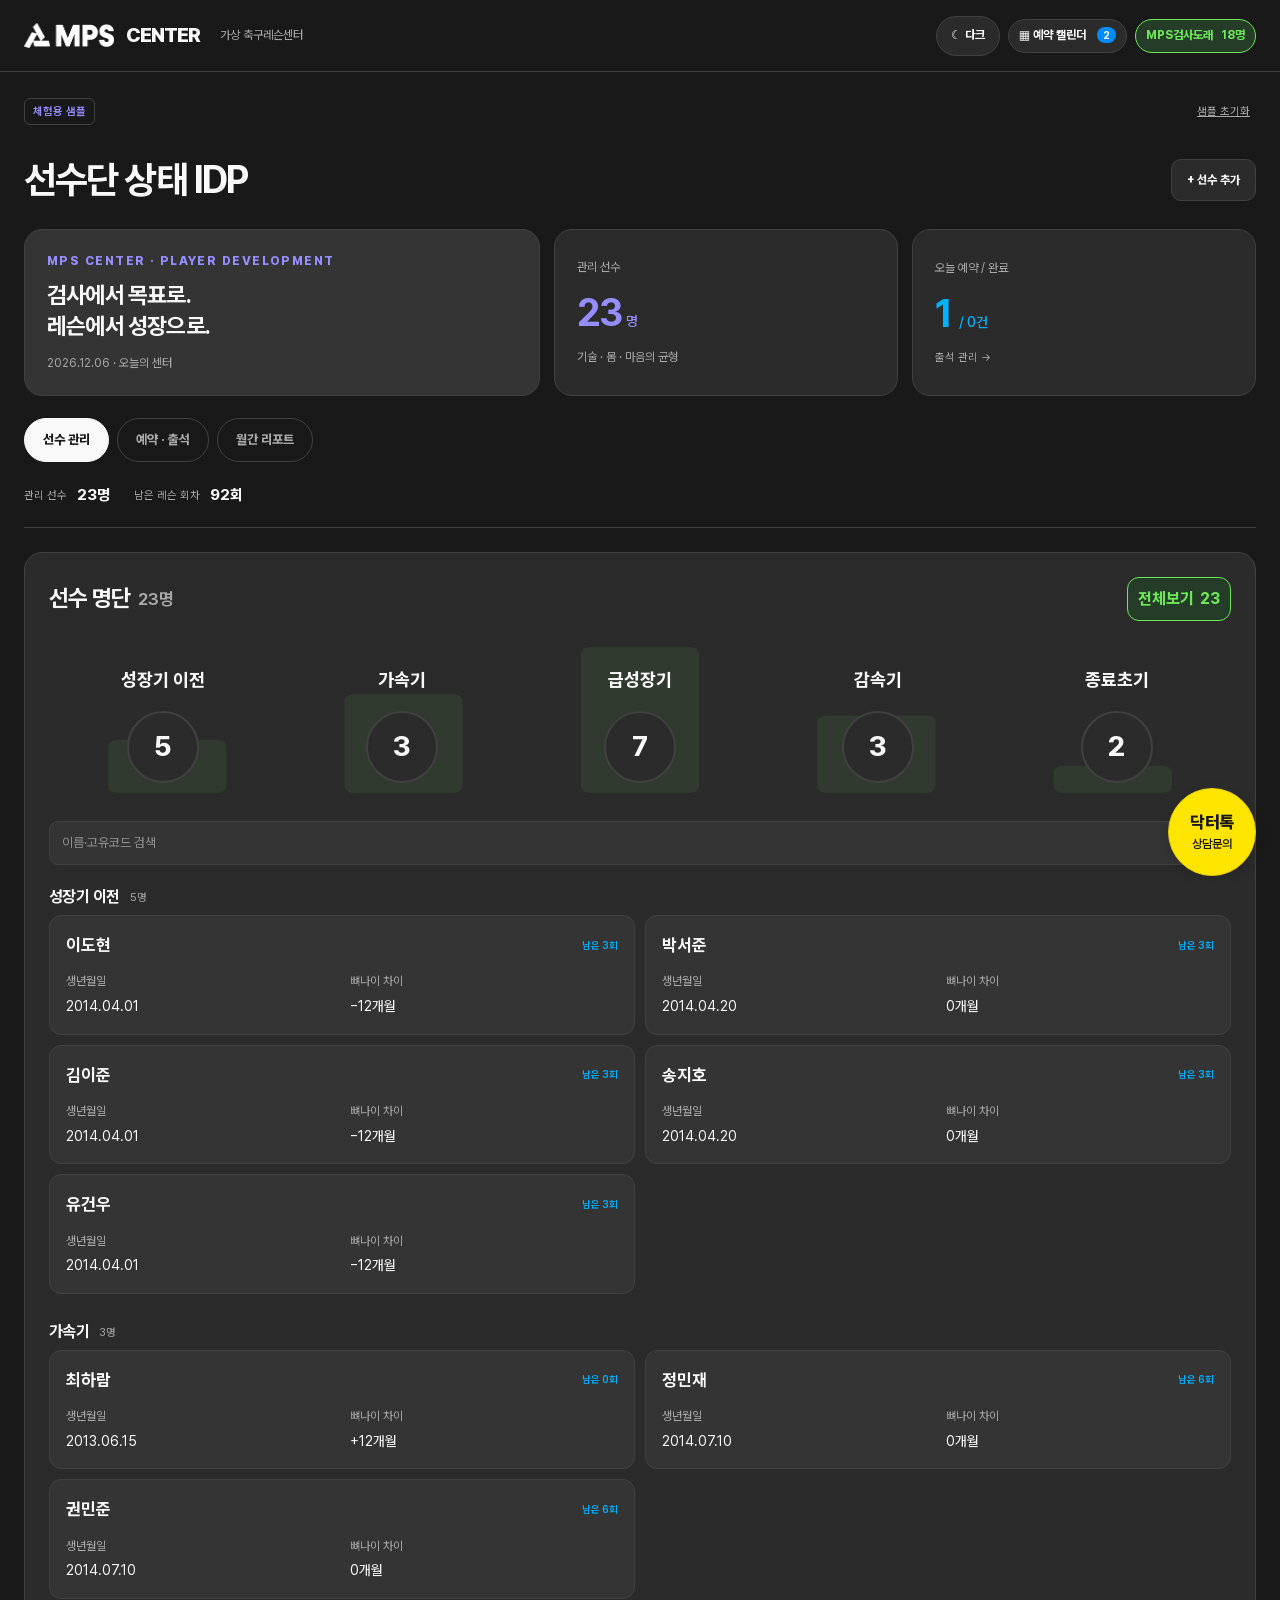
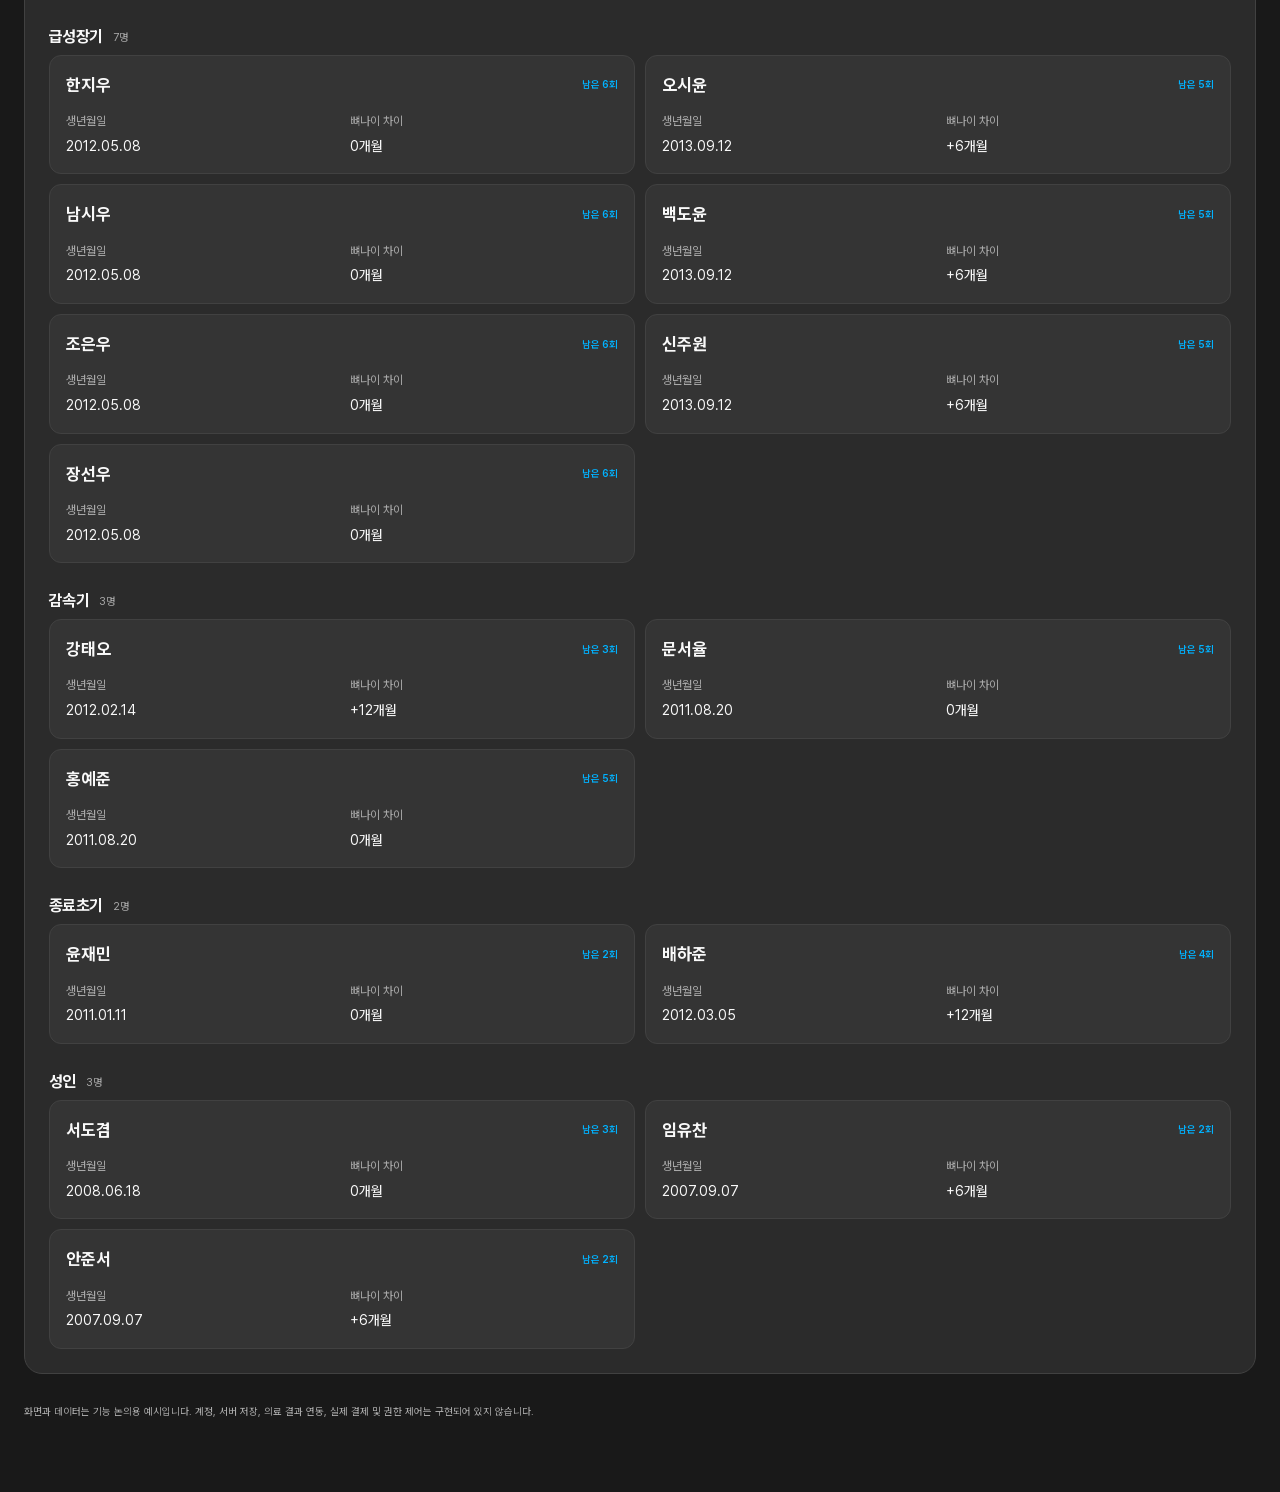
==== commit 0d1802fb: "Update center dashboard with latest player reports and consultation views" ====
--- a/pages/dashboard/index.html
+++ b/pages/dashboard/index.html
@@ -1,18 +1,23 @@
 <!doctype html>
 <html lang="ko" data-initial-theme="dark">
-<head><meta charset="utf-8"><meta name="viewport" content="width=device-width, initial-scale=1, viewport-fit=cover"><meta name="description" content="MPS 레슨센터 코치님을 위한 선수관리 대시보드 샘플"><title>MPS Center | 선수 중심 레슨 관리</title><link rel="stylesheet" href="center-v8.css?v=20261010-grade"></head>
+<head><meta charset="utf-8"><meta name="viewport" content="width=device-width, initial-scale=1, viewport-fit=cover"><meta name="description" content="MPS 레슨센터 지도자용 선수관리 대시보드 샘플"><title>MPS Center | 선수 중심 레슨 관리</title><link rel="stylesheet" href="center-v8.css?v=20261012-player-consultation"></head>
 <body>
-  <header class="topbar"><div class="brand"><img src="logo.png" alt="MPS"><span>CENTER</span></div><span class="center-name">가상 축구레슨센터</span><div class="header-actions"><button id="theme-toggle" class="theme-toggle" type="button" aria-label="라이트 모드로 변경" aria-pressed="false">☼ <span>라이트</span></button><button id="calendar-open" class="calendar-trigger" type="button" aria-haspopup="dialog">▦ <span class="calendar-label">예약<span class="calendar-label-extra"> 캘린더</span></span> <b id="upcoming-count">0</b></button></div></header>
+  <header class="topbar"><div class="brand"><img src="logo.png" alt="MPS"><span>CENTER</span></div><span class="center-name">가상 축구레슨센터</span><div class="header-actions"><button id="theme-toggle" class="theme-toggle" type="button" aria-label="라이트 모드로 변경" aria-pressed="false">☼ <span>라이트</span></button><button id="calendar-open" class="calendar-trigger" type="button" aria-haspopup="dialog">▦ <span class="calendar-label">예약<span class="calendar-label-extra"> 캘린더</span></span> <b id="upcoming-count">0</b></button><button class="exam-due-trigger" type="button" data-center-nav="review" aria-haspopup="dialog">MPS검사도래 <b id="due-count">0명</b></button></div></header>
   <main class="shell">
-    <div class="demo"><b>체험용 샘플</b><span>가상 선수만 사용 · 입력은 이 브라우저에만 저장</span><button id="reset" type="button">샘플 초기화</button></div>
-    <div class="heading"><div><h1>선수 중심의 성장 관리</h1><p>검사로 이해하고, 선수와 목표를 정하고, 레슨의 변화를 기록합니다.</p></div><button class="button soft" id="add-player" type="button">+ 선수 추가</button></div>
-    <section id="center-overview" class="center-overview"></section><nav class="center-nav" aria-label="센터 메뉴"><button data-center-nav="players" class="active">선수 관리</button><button data-center-nav="calendar">예약 · 출석</button><button data-center-nav="monthly">월간 리포트</button><button data-center-nav="review">검사 추천</button></nav><section class="stats" aria-label="센터 운영 요약"><article><span>관리 선수</span><strong id="total-players">0명</strong></article><article><span>남은 레슨 회차</span><strong id="total-remaining">0회</strong></article><article><span>3개월 검사점검 도래</span><strong id="due-count">0명</strong></article></section><div class="center-workspace"><div class="main-grid" id="roster-section"><section class="roster panel" aria-labelledby="roster-title"><div class="panel-head"><div><h2 id="roster-title">센터 선수 명단</h2><p class="roster-intro">선수의 강점과 다음 과제 · 성장단계는 평가의 맥락입니다.</p></div><span id="visible-count"></span></div><div id="roster-view" class="roster-view" role="group" aria-label="명단 보기 방식"><button type="button" data-roster-view="stage" aria-pressed="true">MPS성장단계별</button><button type="button" data-roster-view="grade" aria-pressed="false">학년별</button></div><p id="grade-view-note" class="hint" hidden>학년은 생년 기준으로 표시하며, 실제 학년이 다르면 선수 기본 정보에서 수정할 수 있습니다.</p><div id="stage-filters" class="stage-filters" aria-label="성장단계 필터"></div><div id="stage-guide" class="stage-guide" hidden aria-live="polite"></div><label class="search-label"><span class="sr-only">선수 검색</span><input id="search" type="search" placeholder="이름·고유코드 검색"></label><div id="player-list" class="player-list"></div></section></div><aside id="review-section" class="panel review-panel"></aside></div>
+    <div class="demo"><b>체험용 샘플</b><button id="reset" type="button">샘플 초기화</button></div>
+    <div class="heading"><div><h1>선수단 상태 IDP</h1></div><button class="button soft" id="add-player" type="button">+ 선수 추가</button></div>
+    <section id="center-overview" class="center-overview"></section><nav class="center-nav" aria-label="센터 메뉴"><button data-center-nav="players" class="active">선수 관리</button><button data-center-nav="calendar">예약 · 출석</button><button data-center-nav="monthly">월간 리포트</button></nav><section class="stats" aria-label="센터 운영 요약"><article><span>관리 선수</span><strong id="total-players">0명</strong></article><article><span>남은 레슨 회차</span><strong id="total-remaining">0회</strong></article></section><div class="center-workspace"><div class="main-grid" id="roster-section"><section class="roster panel" aria-labelledby="roster-title"><div class="panel-head"><h2 id="roster-title">선수 명단</h2><span id="visible-count"></span><div id="stage-all"></div></div><div id="stage-filters" class="stage-filters" aria-label="성장단계 필터"></div><div id="stage-guide" class="stage-guide" hidden aria-live="polite"></div><label class="search-label"><span class="sr-only">선수 검색</span><input id="search" type="search" placeholder="이름·고유코드 검색"></label><div id="player-list" class="player-list"></div></section></div></div>
 
     <section class="access panel"><div><p class="eyebrow">CENTER ACCESS · 도입안</p><h2>인증센터 이용 범위</h2><p>센터 관리자와 담당 코치가 자신의 센터 선수만 관리하는 구조를 제안합니다. 코치 메모와 회차 기록을 입력하고, 선수·보호자가 공유를 승인한 결과만 확인하도록 설계합니다.</p></div><div class="access-cards"><div><b>센터 관리자</b><span>선수·코치 배정, 센터 운영 현황</span></div><div><b>담당 코치</b><span>배정 선수의 목표·메모·회차 확인</span></div><div><b>MPS 측정센터</b><span>평가 및 허용된 결과 전달</span></div></div></section>
     <footer>화면과 데이터는 기능 논의용 예시입니다. 계정, 서버 저장, 의료 결과 연동, 실제 결제 및 권한 제어는 구현되어 있지 않습니다.</footer>
   </main>
   <dialog id="player-detail-dialog" aria-label="선수 정보 및 수정"><div class="player-modal-head"><span>선수 관리</span><button id="player-detail-close" type="button" aria-label="선수 정보 닫기">×</button></div><section class="detail" id="detail" aria-live="polite"></section></dialog>
-  <dialog id="player-dialog"><form id="player-form" method="dialog"><div class="dialog-head"><h2>선수 추가</h2><button type="button" id="close-dialog" aria-label="닫기">×</button></div><p>가상 선수만 입력하세요. 고유코드는 자동으로 붙고, MPS 검사 결과는 연계 전으로 표시됩니다.</p><label>선수 이름<input name="name" required maxlength="20" autocomplete="off"></label><label>생년월일<input name="dob" type="date" required></label><label>소속 반<input name="group" maxlength="20" placeholder="예: U12" autocomplete="off"></label><label>학년<select name="grade" id="new-player-grade"></select></label><label>담당 코치<input name="coach" maxlength="20" autocomplete="off"></label><button class="button primary" type="submit">추가하기</button></form></dialog>
-  <dialog id="calendar-dialog" aria-labelledby="calendar-title"><div class="calendar-modal"><div class="dialog-head"><div><p class="eyebrow">CENTER SCHEDULE</p><h2 id="calendar-title">예약 캘린더</h2></div><button type="button" id="calendar-close" aria-label="예약 캘린더 닫기">×</button></div><p class="calendar-help">선수별 레슨·측정·상담 일정을 기록합니다. 예약에 선수를 넣고 방문 후 완료로 바꾸세요. 레슨은 1회 자동 차감되며, 완료 취소 시 복원됩니다. 측정·상담은 차감되지 않습니다.</p><div class="calendar-layout"><section class="calendar-main" aria-label="월별 예약 달력"><div class="calendar-nav"><button type="button" id="month-prev" aria-label="이전 달">‹</button><h3 id="month-label"></h3><button type="button" id="month-next" aria-label="다음 달">›</button></div><div class="weekdays"><span>일</span><span>월</span><span>화</span><span>수</span><span>목</span><span>금</span><span>토</span></div><div class="day-grid" id="day-grid"></div></section><section class="calendar-side" aria-label="선택한 날짜의 예약"><h3 id="selected-date-label"></h3><button type="button" id="complete-day" class="button primary">이날 레슨 모두 완료</button><div id="booking-list" class="booking-list"></div><form id="booking-form"><input type="hidden" name="bookingId"><label>선수<select name="playerId" id="booking-player" required></select></label><p id="booking-session-summary" class="booking-session-summary" role="status"></p><div class="form-pair"><label>날짜<input type="date" name="date" required></label><label>시간<input type="time" name="time" required value="16:00"></label></div><label>일정<select name="type"><option>레슨</option><option>측정</option><option>상담</option></select></label><label>메모<input name="memo" maxlength="100" placeholder="예: 보호자 동행"></label><div class="form-actions"><button type="button" id="booking-cancel" hidden>수정 취소</button><button class="button primary" type="submit" id="booking-submit">예약 추가</button></div></form></section></div><p class="calendar-google-note">각 예약의 ‘Google에 추가’를 누르면 새 일정 작성 화면이 열립니다. 저장은 직접 확인해 주세요. 두 캘린더는 자동 동기화되지 않습니다.</p><p class="calendar-foot">가상 선수와 예약만 사용하세요. 예약은 이 브라우저에만 저장됩니다.</p></div></dialog>
-  <dialog id="monthly-dialog"><div class="dialog-head"><h2>월간 선수 리포트</h2><button id="monthly-close" aria-label="닫기">×</button></div><label>조회 월<input id="report-month" type="month"></label><div id="monthly-content"></div></dialog><script src="app.js?v=20261010-grade"></script><script src="idp.js?v=20261010-hierarchy"></script><script src="calendar.js?v=20261010-grade"></script><script src="center-v7.js?v=20261010-grade"></script>
+  <dialog id="player-dialog"><form id="player-form" method="dialog"><div class="dialog-head"><h2>선수 추가</h2><button type="button" id="close-dialog" aria-label="닫기">×</button></div><p>가상 선수만 입력하세요. 고유코드는 자동으로 붙고, MPS 검사 결과는 연계 전으로 표시됩니다.</p><label>선수 이름<input name="name" required maxlength="20" autocomplete="off"></label><label>생년월일<input name="dob" type="date" required></label><label>소속 반<input name="group" maxlength="20" placeholder="예: U12" autocomplete="off"></label><label>연락처<input name="contact" type="tel" maxlength="30" autocomplete="tel" placeholder="예: 010-1234-5678"></label><button class="button primary" type="submit">추가하기</button></form></dialog>
+  <dialog id="calendar-dialog" aria-labelledby="calendar-title"><div class="calendar-modal"><div class="dialog-head"><div><p class="eyebrow">CENTER SCHEDULE</p><h2 id="calendar-title">예약 캘린더</h2></div><button type="button" id="calendar-close" aria-label="예약 캘린더 닫기">×</button></div><p class="calendar-help">선수별 레슨·측정·상담 일정을 기록합니다. 예약에 선수를 넣고 방문 후 완료로 바꾸세요. 레슨은 1회 자동 차감되며, 완료 취소 시 복원됩니다. 측정·상담은 차감되지 않습니다.</p><div class="calendar-layout"><section class="calendar-main" aria-label="월별 예약 달력"><div class="calendar-nav"><button type="button" id="month-prev" aria-label="이전 달">‹</button><h3 id="month-label"></h3><button type="button" id="month-next" aria-label="다음 달">›</button></div><div class="weekdays"><span>일</span><span>월</span><span>화</span><span>수</span><span>목</span><span>금</span><span>토</span></div><div class="day-grid" id="day-grid"></div></section><section class="calendar-side" aria-label="선택한 날짜의 예약"><h3 id="selected-date-label"></h3><button type="button" id="complete-day" class="button primary">이날 레슨 모두 완료</button><div id="booking-list" class="booking-list"></div><form id="booking-form"><input type="hidden" name="bookingId"><label>선수<select name="playerId" id="booking-player" required></select></label><div class="form-pair"><label>날짜<input type="date" name="date" required></label><label>시간<input type="time" name="time" required value="16:00"></label></div><label>일정<select name="type"><option>레슨</option><option>측정</option><option>상담</option></select></label><label>메모<input name="memo" maxlength="100" placeholder="예: 보호자 동행"></label><div class="form-actions"><button type="button" id="booking-cancel" hidden>수정 취소</button><button class="button primary" type="submit" id="booking-submit">예약 추가</button></div></form></section></div><p class="calendar-google-note">각 예약의 ‘Google에 추가’를 누르면 새 일정 작성 화면이 열립니다. 저장은 직접 확인해 주세요. 두 캘린더는 자동 동기화되지 않습니다.</p><p class="calendar-foot">가상 선수와 예약만 사용하세요. 예약은 이 브라우저에만 저장됩니다.</p></div></dialog>
+  <dialog id="review-dialog" aria-labelledby="review-title"><div class="dialog-head"><h2 id="review-title">MPS검사도래</h2><button id="review-close" type="button" aria-label="MPS검사도래 닫기">×</button></div><section id="review-section"></section></dialog>
+  <dialog id="monthly-dialog"><div class="dialog-head"><h2>월간 선수 리포트</h2><button id="monthly-close" aria-label="닫기">×</button></div><label>조회 월<input id="report-month" type="month"></label><div id="monthly-content"></div></dialog><script src="center-benchmarks.js?v=20261012-player-consultation"></script><script src="report-visuals.js?v=20261012-player-consultation"></script><script src="app.js?v=20261012-player-consultation"></script><script src="idp.js?v=20261012-player-consultation"></script><script src="calendar.js?v=20261012-player-consultation"></script><script src="center-v7.js?v=20261012-player-consultation"></script>
+  <!-- Temporary hotline: JGA Kakao channel. -->
+  <a class="teamdoctor-talk" href="https://pf.kakao.com/_YlxoxhX" target="_blank" rel="noopener noreferrer" aria-label="닥터톡 상담문의 · 담당 팀닥터 핫라인" title="담당 팀닥터 핫라인">
+    <span><strong>닥터톡</strong><small>상담문의</small></span>
+  </a>
 </body></html>
--- a/pages/dashboard/center-v8.css
+++ b/pages/dashboard/center-v8.css
@@ -14,53 +14,234 @@
 #calendar-dialog{width:min(1080px,calc(100vw - 40px))}.calendar-help{font-size:12px;color:var(--muted);line-height:1.8;margin-bottom:22px}.calendar-layout{display:grid;grid-template-columns:minmax(0,1.15fr) minmax(0,1fr);gap:28px;align-items:start}.calendar-nav{display:flex;justify-content:space-between;align-items:center;margin-bottom:20px}.calendar-nav h3{font-size:20px}.calendar-nav button{width:36px;height:36px;border:1px solid var(--line);background:var(--surface);border-radius:9px;font-size:24px}.weekdays,.day-grid{display:grid;grid-template-columns:repeat(7,minmax(0,1fr));gap:5px}.weekdays span{text-align:center;color:var(--muted);font-size:11px;padding:8px 0}.day-grid button{min-height:60px;border:1px solid var(--line);border-radius:9px;background:var(--surface);font-size:13px;padding:6px}.day-grid button small{display:block;font-size:9px;color:var(--physical);margin-top:4px}.day-grid button.today{border-color:var(--physical)}.day-grid button.selected{background:var(--soft-physical);border-color:var(--physical);color:var(--physical)}.calendar-side h3{font-size:16px;margin-bottom:14px}#complete-day{width:100%;margin-bottom:12px}.booking-list{display:grid;gap:8px;margin-bottom:20px}.booking-row{background:var(--surface);border:1px solid var(--line);border-radius:12px;padding:14px}.booking-row>div:first-child{font-size:12px}.booking-row>div:first-child span{color:var(--muted);font-size:11px}.booking-actions{display:flex;flex-wrap:wrap;gap:6px;margin:12px 0}.booking-actions button{border:1px solid var(--line);border-radius:6px;background:var(--surface2);padding:7px 9px;font-size:10px;min-height:32px}.booking-actions [data-status=completed]{background:var(--action);color:#fff;border-color:var(--action)}.booking-row small{display:block;color:var(--muted);font-size:11px}.google-event{display:block;font-size:10px;margin-top:8px}.form-pair{display:grid;grid-template-columns:1fr 1fr;gap:10px}#booking-form label,#player-form label{margin-bottom:14px}.form-actions{display:flex;gap:8px}.calendar-google-note,.calendar-foot{font-size:10px;color:var(--muted);line-height:1.8;margin-top:18px}#player-dialog{width:min(480px,calc(100vw - 30px))}#player-form>p{font-size:12px;color:var(--muted);margin-bottom:20px}#monthly-dialog{width:min(900px,calc(100vw - 40px))}#report-month{width:220px}.month-range{font-size:12px;color:var(--muted);margin-top:16px}.month-stats{display:grid;grid-template-columns:repeat(3,1fr);gap:10px;margin:18px 0}.month-stats>div{background:var(--surface);border:1px solid var(--line);border-radius:12px;padding:18px}.month-stats strong{display:block;font-size:28px;color:var(--physical)}.month-stats span{color:var(--muted);font-size:11px}.monthly-athlete{background:var(--surface);border:1px solid var(--line);border-radius:14px;padding:20px;margin:14px 0}.monthly-athlete h3{font-size:18px}.monthly-athlete h3 small{font-size:10px;color:var(--growth);margin-left:8px}.monthly-athlete p{font-size:12px;line-height:1.8;margin-top:10px}.monthly-notes{background:var(--surface2);padding:12px;border-radius:9px;margin:12px 0}.monthly-notes p{margin:0 0 8px}.monthly-notes p:last-child{margin-bottom:0}.monthly-notes time{font-size:10px;color:var(--muted);margin-right:6px}.monthly-check{display:block;font-size:11px;color:var(--muted);margin-top:7px}
 @media(min-width:1600px){.shell{max-width:1620px;padding:32px 30px 80px}.center-workspace{grid-template-columns:minmax(0,1fr) 340px}.topbar{padding-left:max(30px,calc((100vw - 1560px)/2));padding-right:max(30px,calc((100vw - 1560px)/2))}.stage-players{grid-template-columns:repeat(3,minmax(0,1fr))}}
 @media(max-width:1100px){.center-workspace{grid-template-columns:1fr}.review-panel{position:static;max-height:none}.review-list{grid-template-columns:repeat(2,1fr)}.center-overview{grid-template-columns:repeat(3,1fr)}.overview-welcome{grid-column:1/-1}.overview-welcome h2 br{display:none}.calendar-layout{gap:18px}}
-@media(max-width:700px){body{font-size:13px}.topbar{min-height:60px;padding:10px 14px;gap:10px}.brand{gap:8px}.brand img{width:70px;height:22px}.brand span{font-size:15px}.center-name{display:none}.header-actions{gap:6px}.theme-toggle,.calendar-trigger{min-height:36px;font-size:10px;padding:8px 10px}.calendar-label-extra{display:none}.shell{padding:18px 14px 100px}.demo{gap:7px;font-size:9px;padding-bottom:14px;flex-wrap:wrap}.demo b{font-size:9px}.demo button{font-size:9px}.heading{margin:12px 0 20px;gap:12px;align-items:flex-start}.heading h1{font-size:27px}.heading p{font-size:11px;line-height:1.8}.heading .button{white-space:nowrap;min-height:36px;padding:8px 10px;font-size:10px}.center-overview{gap:8px;margin-bottom:18px}.center-overview article{padding:14px 11px;border-radius:13px}.center-overview article>span{font-size:10px;line-height:1.5}.center-overview strong{font-size:29px;margin:10px 0}.center-overview strong small{font-size:10px}.center-overview article p,.center-overview button{font-size:9px}.overview-welcome h2{font-size:21px}.center-nav{position:fixed;z-index:30;bottom:0;left:0;right:0;background:var(--bg);border-top:1px solid var(--line);margin:0;padding:8px 7px max(12px,env(safe-area-inset-bottom));gap:5px;flex-wrap:nowrap}.center-nav button{flex:1;border:0;border-radius:8px;min-height:44px;font-size:11px;padding:7px 4px}.center-nav .active{background:var(--surface2);color:var(--physical)}.stats{gap:12px;justify-content:space-between;padding-bottom:16px;margin-bottom:18px}.stats article{display:block}.stats span{font-size:9px}.stats strong{display:block;font-size:15px;margin-top:3px}.roster,.review-panel{padding:17px;border-radius:14px}.panel-head h2{font-size:20px}.panel-head p{font-size:11px}.stage-filters{display:grid;grid-template-columns:repeat(3,1fr);gap:6px;margin-top:16px}.stage-chip{padding:8px;font-size:10px;gap:8px;min-height:38px}.stage-players{grid-template-columns:1fr}.compact-top strong{font-size:17px}.player-card-button{padding:14px}.review-list{grid-template-columns:1fr}.review-list b{font-size:13px}.review-list small{font-size:10px}.review-list em{font-size:9px}.center-workspace{gap:18px}.detail{padding:18px}.detail-head h2{font-size:27px}.detail-head p:last-child{font-size:10px;line-height:1.8}.badge{font-size:10px;padding:7px 9px}.player-modal-head{padding:12px 18px}.growth-facts,.report-facts{grid-template-columns:repeat(2,1fr)}.insight-panels{grid-template-columns:1fr}.growth-panel,.insight-strip,.stage-context,.linked-report{padding:16px}.idp-priorities{grid-template-columns:1fr}.idp-top h3{font-size:21px}.idp-top p{font-size:11px}.idp-mps-lines{grid-template-columns:1fr;gap:8px}.idp-mps-lines b{display:inline-block;min-width:40px}.idp-item-grid{grid-template-columns:repeat(2,1fr)}.idp-categories{display:grid;grid-template-columns:repeat(3,1fr)}.idp-categories button{font-size:10px;padding:9px 7px}.idp-categories button:first-child{grid-column:1/-1}.idp-options .idp-choice{font-size:11px;padding:9px 10px}.idp-stage{font-size:9px}.profile-fields{grid-template-columns:1fr}.calendar-layout{grid-template-columns:1fr;gap:24px}.day-grid button{min-height:48px;font-size:12px}.calendar-nav h3{font-size:18px}dialog,#calendar-dialog,#monthly-dialog{width:calc(100vw - 16px);max-height:calc(100dvh - 24px);padding:18px;border-radius:16px}#player-detail-dialog{width:calc(100vw - 12px);padding:0}.dialog-head h2{font-size:21px}.monthly-athlete{padding:15px}.monthly-athlete .button{font-size:10px;padding:8px 9px}.month-stats>div{padding:13px}.month-stats strong{font-size:24px}.monthly-athlete .panel-head{align-items:flex-start}.monthly-athlete h3 small{display:block;margin:3px 0 0}footer{font-size:9px}}
+/* Mobile: readable type, clear groups, generous touch targets. */
+@media(max-width:700px){
+ body{font-size:16px;line-height:1.6}
+ .topbar{min-height:68px;padding:12px 16px;gap:10px}
+ .brand{gap:8px}.brand img{width:64px;height:24px}.brand span{font-size:16px}.center-name{display:none}
+ .header-actions{gap:6px}.theme-toggle,.calendar-trigger{min-height:44px;font-size:13px;padding:8px 10px}.calendar-trigger b{font-size:12px}.calendar-label-extra{display:none}
+ .shell{padding:20px 16px calc(100px + env(safe-area-inset-bottom))}
+ .demo{gap:8px;font-size:13px;padding-bottom:0;flex-wrap:wrap}.demo b{font-size:12px}.demo>span{flex-basis:100%;order:2;font-size:12px}.demo button{font-size:13px;min-height:44px}
+ .heading{margin:24px 0;gap:14px;align-items:flex-start;flex-wrap:wrap}.heading h1{font-size:28px;line-height:1.3}.heading p{font-size:15px;line-height:1.6;margin-top:8px}.heading .button{min-height:44px;font-size:14px}
+ .center-overview{grid-template-columns:repeat(3,minmax(0,1fr));gap:8px;margin-bottom:28px}.center-overview .overview-welcome{display:none}
+ .center-overview article{padding:14px 10px;border-radius:12px;justify-content:flex-start}.center-overview article>span{font-size:13px;line-height:1.5}.center-overview strong{font-size:28px;margin:10px 0 4px}.center-overview strong small{font-size:13px}.center-overview article p{display:none}.center-overview button{display:none}
+ .center-nav{position:fixed;z-index:30;bottom:0;left:0;right:0;background:var(--bg);border-top:1px solid var(--line);margin:0;padding:8px 8px max(12px,env(safe-area-inset-bottom));gap:4px;flex-wrap:nowrap}
+ .center-nav button{flex:1;min-width:0;border:0;border-radius:8px;min-height:48px;font-size:14px;padding:8px 4px}.center-nav .active{background:var(--surface2);color:var(--physical)}
+ .stats{display:none}.center-workspace{gap:32px}.roster,.review-panel{padding:18px 16px;border-radius:16px}.panel-head h2{font-size:22px}.panel-head p{font-size:13px;line-height:1.6;margin-top:8px}.panel-head>span{font-size:14px}
+ .stage-filters{display:flex;flex-wrap:nowrap;overflow-x:auto;gap:8px;margin-top:20px;padding-bottom:6px;scrollbar-width:thin}.stage-chip{flex:0 0 auto;min-height:44px;padding:10px 12px;font-size:14px;gap:8px;white-space:nowrap}.stage-chip b{font-size:13px}
+ .search-label{margin:16px 0 24px}.search-label input{min-height:48px}.player-list{gap:28px}.stage-group-head{gap:10px;margin-bottom:12px}.stage-group-head h3{font-size:18px}.stage-group-head span{font-size:14px}.stage-players{grid-template-columns:1fr;gap:12px}
+ .player-card-button{padding:18px 16px;gap:16px;border-radius:12px}.compact-top{gap:10px}.compact-top strong{font-size:22px}.compact-remaining{font-size:14px;padding:5px 9px;border-radius:6px;background:var(--soft-physical)}
+ .player-card-facts{font-size:15px;gap:12px}.player-card-label{font-size:13px}
+ .review-list{grid-template-columns:1fr;gap:12px}.review-panel .panel-head h2{font-size:22px}.review-panel .panel-head p{font-size:14px}.review-list button{padding:14px;grid-template-columns:36px minmax(0,1fr) auto;gap:10px;min-height:64px}.athlete-avatar{width:36px;height:36px;font-size:15px}.review-list b{font-size:17px}.review-list small{font-size:13px}.review-list em{font-size:12px}.report-import small,.report-import p{font-size:13px}
+ .button{min-height:48px;font-size:15px;padding:11px 14px}.eyebrow{font-size:12px}.empty{font-size:15px}.hint,footer{font-size:13px;line-height:1.7}
+ input,select,textarea{font-size:16px;min-height:48px;padding:12px}label{font-size:14px}textarea{min-height:120px}
+ dialog,#calendar-dialog,#monthly-dialog{width:calc(100vw - 16px);max-height:calc(100dvh - 24px);padding:18px 16px;border-radius:16px}#player-detail-dialog{width:calc(100vw - 16px);padding:0}
+ .dialog-head h2{font-size:24px}.dialog-head button,.player-modal-head button{width:44px;height:44px;flex-shrink:0}.player-modal-head{padding:12px 16px;font-size:15px}.detail{padding:20px 16px}.detail-head{gap:10px}.detail-head h2{font-size:28px}.detail-head p:last-child{font-size:14px;line-height:1.6}.badge{font-size:14px;padding:8px 10px}.player-tabs{gap:8px;margin:24px 0}.player-tabs button{min-height:48px;font-size:15px;padding:10px 8px}.quick-actions{gap:10px}.session-line{font-size:14px;gap:12px;padding:16px 0}.lesson-check{font-size:14px}
+ .section-label{font-size:20px;margin:28px 0 14px}.assessment-section{margin-top:24px}.growth-panel,.insight-strip,.stage-context,.linked-report{padding:18px 16px}.growth-title{font-size:14px}.growth-title strong{font-size:22px}.growth-facts,.report-facts{grid-template-columns:repeat(2,minmax(0,1fr));gap:10px}.growth-facts small,.report-facts small{font-size:13px}.growth-facts b,.report-facts b{font-size:16px}.growth-history summary,.linked-report summary{font-size:15px;min-height:44px;padding:10px 0}.linked-report summary span{font-size:13px}.stage-compare{gap:12px}.stage-compare small{font-size:13px}.stage-compare b{font-size:15px}.stage-change,.next-growth{font-size:14px}.insight-panels{grid-template-columns:1fr;gap:14px}.insight-strip-head{font-size:14px}.insight-strip-head strong{font-size:20px}.insight-inline p,.insight-recs{font-size:16px;line-height:1.7}.insight-inline small,.insight-recs small{font-size:13px}.stage-context h3{font-size:19px}.stage-context p{font-size:15px;line-height:1.7}.stage-context small{font-size:13px}
+ .optional{padding:16px;margin:14px 0}.optional summary{font-size:16px;min-height:44px;padding:8px 0}.focus-select-action{font-size:13px}.focus-panel p,.focus-panel small{font-size:14px}.focus-choice{font-size:15px;min-height:44px;padding:10px 12px}.profile-fields{grid-template-columns:1fr}.save-state,.note-entry time{font-size:13px}.notes h3{font-size:18px}.note-entry p{font-size:16px}.text-danger{font-size:14px;min-height:44px}
+ .academy-intro{padding:18px 16px;margin:24px 0}.academy-intro h3{font-size:20px}.academy-intro p{font-size:15px}.academy-intro label{margin-top:16px}.development-cycle span{font-size:13px}.idp-top h3{font-size:24px}.idp-top p{font-size:15px}.idp-stage{font-size:13px;white-space:normal}.idp-priorities{grid-template-columns:1fr;gap:14px}.idp-priority strong{font-size:18px}.idp-priority small{font-size:14px}.idp-priority p{font-size:15px}.idp-priority>span{font-size:14px}.idp-empty span{font-size:15px}.idp-last{font-size:14px}.idp-mps-lines{grid-template-columns:1fr;gap:12px}.idp-mps-lines p{font-size:15px}.idp-mps-lines b{display:inline-block;min-width:44px}.idp-section-title{font-size:16px}.idp-section-title small{font-size:13px}.idp-progress,.idp-picked{font-size:14px}.idp-item-grid{grid-template-columns:repeat(2,minmax(0,1fr))}.idp-categories{display:flex;gap:8px}.idp-categories button,.idp-options .idp-choice,.idp-choice{font-size:15px;min-height:48px;padding:10px 12px}.idp-question strong,.idp-check-row strong{font-size:17px}.idp-generated p{font-size:16px}.idp-generated small,.idp-message,.idp-trends p,.idp-trends small,.rag-label{font-size:14px}.idp-history-link{font-size:15px;min-height:44px}.review-evidence p{font-size:15px}.review-evidence h4{font-size:17px}.idp-main-actions,.idp-bottom-actions{flex-wrap:wrap;gap:12px}
+ .calendar-layout{grid-template-columns:1fr;gap:28px}.calendar-help{font-size:15px;line-height:1.7}.calendar-nav h3{font-size:22px}.calendar-nav button{width:44px;height:44px}.weekdays span{font-size:14px}.day-grid{gap:4px}.day-grid button{min-height:54px;font-size:16px;padding:5px 2px}.day-grid button small{font-size:11px}.calendar-side h3{font-size:20px}.booking-row{padding:16px}.booking-row>div:first-child{font-size:16px}.booking-row>div:first-child span,.booking-row small{font-size:14px}.booking-actions{gap:8px}.booking-actions button{min-height:44px;font-size:14px;padding:10px 12px}.google-event,.calendar-google-note,.calendar-foot{font-size:13px}.google-event{padding:10px 0;min-height:44px}.form-pair{grid-template-columns:1fr}.form-actions{flex-wrap:wrap}
+ .month-range{font-size:14px}.month-stats>div{padding:14px 10px}.month-stats strong{font-size:28px}.month-stats span{font-size:13px}.monthly-athlete{padding:18px 16px;margin:20px 0}.monthly-athlete .panel-head{flex-wrap:wrap;align-items:flex-start}.monthly-athlete h3{font-size:21px}.monthly-athlete h3 small{display:block;margin:5px 0 0;font-size:14px}.monthly-athlete p{font-size:15px}.monthly-notes time,.monthly-check{font-size:14px}
+}
 @media(prefers-reduced-motion:reduce){html{scroll-behavior:auto}}
 
 p{word-break:keep-all;overflow-wrap:break-word}
 
-/* Compact player context and reversible examination passes. */
-.player-summary-keywords{display:flex;flex-wrap:wrap;gap:5px;margin-top:9px}
-.player-summary-keywords span{padding:3px 7px;border-radius:5px;background:var(--surface2);color:var(--muted);font-size:10px;line-height:1.5}
-.player-summary-keywords span:first-child{color:var(--growth);background:var(--soft-growth)}
-.review-pass-help{margin-top:12px;font-size:10px;line-height:1.7;color:var(--muted)}
-.review-row{display:grid;grid-template-columns:minmax(0,1fr) 42px;gap:5px;align-items:center}
-.review-row>button:first-child{width:100%;min-width:0;grid-template-columns:26px minmax(0,1fr)}
-.review-row em{grid-column:2}
-.review-list .review-pass{display:block;padding:8px 4px;min-height:40px;text-align:center;font-size:10px;color:var(--muted);background:transparent}
-.passed-exams{margin-top:14px;font-size:11px;color:var(--muted)}
-.passed-exams>div{display:flex;align-items:center;justify-content:space-between;gap:10px;margin-top:8px}
-.passed-exams button{border:1px solid var(--line);background:var(--surface2);border-radius:6px;padding:8px 10px;font-size:10px;color:var(--text)}
-
-.session-totals{display:grid;grid-template-columns:repeat(3,minmax(0,1fr));gap:8px;margin:14px 0}
-.session-totals>div{background:var(--surface2);border-radius:9px;padding:12px}
-.session-totals small{display:block;color:var(--muted);font-size:10px}
-.session-totals strong{display:block;margin-top:6px;font-size:20px}
-.session-totals>div:last-child strong{color:var(--physical)}
-#session-manager .session-total-label{display:flex;align-items:center;gap:10px;margin:0;font-size:12px}
-.booking-session-summary{padding:10px 12px;border:1px solid var(--line);border-radius:8px;margin-top:10px;font-size:12px;color:var(--physical);line-height:1.6}
-
-/* Domain navigation and selectable goals use distinct visual levels. */
-.idp-area-section{margin-top:24px}
-.idp-area-section h4,.idp-goal-heading h4{font-size:11px;color:var(--muted);display:flex;align-items:center;gap:8px;margin:0}
-.idp-area-section h4 span,.idp-goal-heading h4 span{font-size:14px;color:var(--text)}
-.idp-area-tabs{display:grid;grid-template-columns:repeat(3,minmax(0,1fr));gap:0;border-bottom:1px solid var(--line);margin-top:12px}
-.idp-area-tabs button{background:none;border:0;border-bottom:3px solid transparent;color:var(--muted);font-size:13px;font-weight:650;min-height:50px;padding:10px 6px;border-radius:0}
-.idp-area-tabs button.active{border-bottom-color:var(--physical);color:var(--physical)}
-.idp-goal-section{margin-top:26px}
-.idp-goal-heading{display:flex;justify-content:space-between;align-items:center;gap:12px;flex-wrap:wrap}
-.idp-recommend-filter{padding:7px 10px;background:transparent;border:1px solid var(--line);border-radius:20px;color:var(--muted);font-size:10px}
-.idp-recommend-filter.active{color:var(--growth);border-color:var(--growth);background:var(--soft-growth)}
-.idp-goal-help{font-size:11px;color:var(--muted);line-height:1.8;margin:10px 0 14px}
-.idp-item-grid .idp-goal-card{display:flex;align-items:center;gap:8px;text-align:left;min-height:58px;padding:12px;font-size:12px}
-.idp-goal-check{display:grid;place-items:center;flex-shrink:0;width:20px;height:20px;border:1px solid var(--line);border-radius:5px;font-size:12px;color:var(--muted)}
-.idp-goal-card.active .idp-goal-check{color:var(--bg);background:var(--teal);border-color:var(--teal)}
-.idp-recommend-badge{margin-left:auto;font-size:8px;white-space:nowrap;color:var(--growth);background:var(--soft-growth);padding:3px 5px;border-radius:4px}
-.idp-selected-goals{padding:16px;border:1px solid var(--line);border-radius:12px;background:var(--surface);margin-top:22px}
-.idp-selected-goals>strong{font-size:12px}.idp-selected-goals>strong>span{color:var(--teal);margin-left:6px}
-.idp-selected-goals .idp-picked{margin:12px 0 0}
-@media(max-width:700px){.idp-area-tabs button{font-size:11px}.idp-item-grid .idp-goal-card{padding:10px;font-size:11px;gap:6px}.idp-goal-heading h4 span{font-size:13px}}
-
-.roster-view{display:inline-flex;gap:4px;padding:4px;border-radius:10px;background:var(--surface2);margin-top:18px}
-.roster-view button{background:none;border:0;border-radius:7px;padding:10px 14px;font-size:12px;color:var(--muted)}
-.roster-view button[aria-pressed=true]{background:var(--surface);color:var(--physical);font-weight:700}
+/* Only identity, birth date, age gap, and lesson balance appear in the roster. */
+.player-card-facts{display:grid;grid-template-columns:1fr 1fr;gap:16px;font-size:14px}
+.player-card-fact{display:flex;flex-direction:column;gap:5px;min-width:0}
+.player-card-label{color:var(--muted);font-size:12px}
+@media(max-width:700px){.player-card-facts{font-size:16px;gap:12px}.player-card-label{font-size:13px}}
+
+/* Growth-stage counts follow the circular reference; assessment lives in a dialog. */
+.center-workspace{grid-template-columns:minmax(0,1fr)}
+.center-overview{grid-template-columns:1.5fr repeat(2,minmax(0,1fr))}
+.roster>.panel-head{justify-content:flex-start;gap:12px}
+.roster>.panel-head>span{font-size:17px;font-weight:650;color:var(--muted)}
+.stage-filters{display:flex;flex-wrap:nowrap;gap:16px;overflow-x:auto;padding:4px 0 12px;scrollbar-width:thin}
+.stage-chip{flex:1 0 94px;display:flex;flex-direction:column;gap:10px;min-height:0;padding:8px 4px;border:0;background:transparent;border-radius:12px;font-size:14px;color:var(--muted)}
+.stage-chip b{display:grid;place-items:center;width:72px;height:72px;border:2px solid var(--line);border-radius:50%;background:transparent;font-size:25px;font-weight:750}
+.stage-chip.active{background:transparent;border:0;color:var(--growth)}
+.stage-chip.active b{color:#fff;border-color:var(--growth-strong);background:radial-gradient(circle at 50% 40%,#0b140c 26%,#102614 49%,#29a814 100%);box-shadow:0 0 0 2px var(--bg)}
+#stage-guide{margin:6px 0 16px;padding:14px 16px;border-left:3px solid var(--growth);background:var(--soft-growth);border-radius:8px}
+#stage-guide p{margin:0;font-size:15px;line-height:1.7;color:var(--text)}
+#stage-guide b{color:var(--growth);margin-right:6px}
+.exam-due-trigger{border:1px solid var(--growth);border-radius:30px;background:var(--soft-growth);color:var(--growth);padding:9px 14px;min-height:44px;font-size:13px;font-weight:750;white-space:nowrap}
+.exam-due-trigger b{font-size:12px;margin-left:5px}
+#review-dialog{width:min(680px,calc(100vw - 32px))}
+#review-section .review-list{grid-template-columns:1fr;margin-top:0}
+#review-section .review-list b{font-size:16px}
+#review-section .review-list small{font-size:13px}
+#review-section .review-list em{font-size:12px}
+#review-section .review-list button{min-height:64px;padding:14px}
+@media(min-width:1600px){.center-workspace{grid-template-columns:minmax(0,1fr)}}
+@media(max-width:1100px){.center-overview{grid-template-columns:1fr 1fr}}
+@media(max-width:700px){
+ .topbar{display:grid;grid-template-columns:1fr 1fr;gap:10px;padding:10px 16px}
+ .brand{grid-column:1;grid-row:1}.header-actions{display:contents}
+ .theme-toggle{grid-column:2;grid-row:1;justify-self:end}
+ .calendar-trigger{grid-column:1;grid-row:2}.exam-due-trigger{grid-column:2;grid-row:2;padding:10px 8px;font-size:14px}
+ .calendar-trigger,.exam-due-trigger{width:100%;min-height:44px}
+ .center-overview{grid-template-columns:1fr 1fr}
+ .stage-filters{gap:8px;padding-bottom:12px;margin-top:18px}
+ .stage-chip{flex:0 0 80px;font-size:13px;gap:8px;padding:8px 0}
+ .stage-chip b{width:64px;height:64px;font-size:23px}
+ .roster>.panel-head>span{font-size:16px}
+ #stage-guide p{font-size:15px}
+ #review-dialog{width:calc(100vw - 16px)}
+}
+
+/* Dedicated doctor hotline; Kakao yellow remains consistent in both themes. */
+.teamdoctor-talk{position:fixed;right:24px;bottom:24px;z-index:35;display:flex;align-items:center;justify-content:center;gap:10px;min-height:60px;padding:12px 20px;border:1px solid #e6cf00;border-radius:32px;background:#fee500;color:#191919;box-shadow:0 6px 22px #0003;text-decoration:none;text-align:left}
+.teamdoctor-talk svg{width:26px;height:26px;flex-shrink:0}
+.teamdoctor-talk strong{display:block;font-size:17px;font-weight:800;line-height:1.3;letter-spacing:-.03em}
+.teamdoctor-talk small{display:block;font-size:11px;font-weight:600;line-height:1.4;margin-top:3px}
+.teamdoctor-talk:disabled{opacity:1;cursor:default}
+@media(max-width:700px){.teamdoctor-talk{right:16px;bottom:calc(88px + env(safe-area-inset-bottom));min-height:58px;padding:11px 17px}.teamdoctor-talk strong{font-size:16px}.teamdoctor-talk small{font-size:11px}.teamdoctor-talk svg{width:24px;height:24px}}
+
+/* Five visible growth stages; All remains a separate control above them. */
+.stage-filters{display:grid;grid-template-columns:repeat(5,minmax(0,1fr));gap:10px;overflow:visible}
+.stage-chip{min-width:0;flex:none}
+.stage-chip.all{grid-column:1/-1;justify-self:end;flex-direction:row;gap:8px;padding:8px 12px;border:1px solid var(--line);background:var(--surface2);font-size:14px;min-height:40px}
+.stage-chip.all b{width:auto;height:auto;border:0;border-radius:0;background:none;box-shadow:none;font-size:14px;color:inherit}
+.stage-chip.all.active{border-color:var(--growth);background:var(--soft-growth)}
+.teamdoctor-talk{width:88px;height:88px;min-height:88px;border-radius:50%;padding:10px;flex-direction:column;gap:3px;text-align:center}
+.teamdoctor-talk svg{width:22px;height:22px}
+.teamdoctor-talk strong{font-size:16px;line-height:1.25}
+.teamdoctor-talk small{font-size:12px;margin-top:2px;line-height:1.25}
+@media(max-width:700px){
+ .topbar{display:flex;align-items:center;gap:8px;min-height:70px;padding:10px 14px}
+ .brand{flex-shrink:0;gap:5px}.brand img{width:58px}.brand span{font-size:14px}
+ .header-actions{display:flex;flex-wrap:wrap;justify-content:flex-end;gap:6px;margin-left:auto;max-width:230px}
+ .theme-toggle{min-height:32px;font-size:12px;padding:5px 9px;order:0}
+ .calendar-trigger,.exam-due-trigger{width:auto;min-height:34px;padding:6px 9px;font-size:12px;order:1}
+ .calendar-label-extra{display:none}.calendar-trigger b{font-size:11px;margin-left:4px}.exam-due-trigger b{font-size:11px;margin-left:3px}
+ .stage-filters{grid-template-columns:repeat(5,minmax(0,1fr));gap:6px;margin-top:16px;overflow:visible}
+ .stage-chip{font-size:12px;padding:6px 0;gap:8px;flex:none}
+ .stage-chip>span{display:flex;align-items:center;justify-content:center;min-height:36px;line-height:1.4;text-align:center;word-break:keep-all}
+ .stage-chip b{width:48px;height:48px;font-size:20px}
+ .stage-chip.all{font-size:13px;min-height:40px;padding:6px 12px}
+ .stage-chip.all>span{min-height:0}.stage-chip.all b{font-size:13px;width:auto;height:auto}
+ .teamdoctor-talk{width:78px;height:78px;min-height:78px;padding:8px;gap:3px;right:16px;bottom:calc(88px + env(safe-area-inset-bottom))}
+ .teamdoctor-talk svg{width:20px;height:20px}.teamdoctor-talk strong{font-size:15px}.teamdoctor-talk small{font-size:11px}
+}
+
+.calendar-trigger,.exam-due-trigger{min-height:34px;padding:6px 10px;font-size:12px}
+@media(max-width:700px){
+ .header-actions{display:grid;grid-template-columns:auto auto;gap:5px;max-width:230px}
+ .theme-toggle{grid-column:1/-1;grid-row:1;justify-self:end}
+ .calendar-trigger{grid-column:1;grid-row:2;justify-self:end}
+ .exam-due-trigger{grid-column:2;grid-row:2;justify-self:end;padding:6px 8px}
+}
+/* Linked MPS charts and the five-step IDP controls. */
+.development-cycle{display:grid;grid-template-columns:repeat(5,minmax(0,1fr));gap:10px;margin-top:20px}
+.development-cycle button{display:flex;flex-direction:column;align-items:center;gap:9px;padding:4px 0;background:none;border:0;color:var(--text);min-width:0}
+.development-cycle button b{display:grid;place-items:center;width:64px;height:64px;border-radius:50%;border:1px solid var(--teal);background:var(--surface2);color:var(--teal);font-size:20px;transition:background .2s,transform .2s}
+.development-cycle button:hover b,.development-cycle button:focus-visible b{background:var(--soft-growth);transform:translateY(-2px)}
+.development-cycle button span{background:none;padding:0;font-size:13px;color:var(--text);text-align:center;word-break:keep-all}
+.center-numeric-report{padding:20px;background:var(--surface);border:1px solid var(--line);border-radius:14px;margin-top:16px}
+.mental-report-header{display:flex;align-items:center;justify-content:space-between;gap:12px;margin:16px 0 12px}.mental-report-header h3{font-size:19px}.center-numeric-report .mental-report-header{margin-top:0}
+.sample-mark{font-size:12px;color:var(--muted);border:1px solid var(--line);border-radius:5px;padding:3px 7px;white-space:nowrap}
+.numeric-metrics,.mental-score-grid{display:grid;grid-template-columns:repeat(2,minmax(0,1fr));gap:14px;margin-top:16px}
+.metric-comparison{--metric-color:var(--physical);padding:14px;background:var(--surface2);border-radius:10px;min-width:0}.metric-comparison.mental{--metric-color:var(--mental)}.metric-comparison.growth{--metric-color:var(--growth)}
+.metric-heading{display:flex;align-items:center;justify-content:space-between;gap:8px;font-size:14px}.metric-heading b{font-weight:650}.metric-heading strong{font-size:20px;color:var(--metric-color);white-space:nowrap}.metric-heading small{font-size:12px;margin-left:4px;font-weight:500}
+.metric-track{position:relative;height:10px;background:var(--line);border-radius:4px;margin:18px 0 12px}
+.metric-fill{display:block;height:100%;border-radius:4px;background:var(--metric-color);transform-origin:left;animation:metric-grow .6s ease-out}
+.metric-reference{position:absolute;top:-5px;height:20px;width:0;border-left:1px dashed var(--text);opacity:.85}
+.metric-caption{display:flex;justify-content:space-between;gap:8px;flex-wrap:wrap;font-size:12px;color:var(--muted)}
+.chart-legend{display:flex;flex-wrap:wrap;align-items:center;gap:8px;color:var(--muted);font-size:13px!important;margin:12px 0!important}
+.player-dot{display:inline-block;width:8px;height:8px;border-radius:50%;background:var(--physical)}.player-dot.mental{background:var(--mental)}.reference-dot{height:13px;width:1px;border-left:1px dashed var(--text);margin-left:8px}
+.chart-source,.reference-source p{font-size:13px!important;color:var(--muted);line-height:1.7;margin:10px 0}
+.reference-source{margin-top:16px}.reference-source summary,.metric-explanation summary{font-size:13px;min-height:36px;padding:8px 0;cursor:pointer}
+.metric-explanation{padding:0 14px}.metric-explanation p{font-size:14px;color:var(--muted);line-height:1.7;margin:0 0 12px}
+.mental-score-card{border:1px solid var(--line);border-radius:10px;background:var(--surface2);overflow:hidden}
+.center-mental-details{margin-top:18px;border-top:1px solid var(--line);padding-top:8px}.center-mental-details>summary{min-height:44px;padding:10px 0;font-size:15px;font-weight:750;cursor:pointer;color:var(--mental)}.center-mental-details>summary span{display:block;font-size:12px;font-weight:500;color:var(--muted);margin:5px 0 0 17px}
+.center-mental-details h4{font-size:17px;margin:24px 0 12px}
+.center-radar{display:block;width:100%;max-width:460px;margin:0 auto;overflow:visible}
+.center-radar text{font-family:inherit;fill:var(--muted);font-size:15px}.radar-ring{fill:none;stroke:var(--line);stroke-width:1}.radar-axis{stroke:var(--line);stroke-width:1}
+.radar-reference{fill:none;stroke:var(--text);stroke-width:1;stroke-dasharray:4 4;opacity:.7}
+.radar-player{fill:var(--mental);fill-opacity:.14;stroke:var(--mental);stroke-width:1.5;animation:chart-fade .7s ease-out}
+.idp-trend-chart{display:block;width:100%;margin-top:14px;overflow:visible}.idp-trend-chart text{font-family:inherit;fill:var(--muted);font-size:12px}
+.trend-grid{stroke:var(--line);stroke-width:1}.trend-line{fill:none;stroke:var(--teal);stroke-width:1.5;stroke-linejoin:round;stroke-dasharray:1;stroke-dashoffset:0;animation:trend-draw .8s ease-out}
+.trend-bar{fill:var(--teal);fill-opacity:.25;transform-box:fill-box;transform-origin:center bottom;animation:metric-rise .6s ease-out}.trend-bar.good{fill:var(--growth)}.trend-bar.same{fill:var(--sand)}.trend-bar.needs_work{fill:var(--mental)}
+.trend-dot{fill:var(--teal);stroke:var(--surface);stroke-width:2}.trend-dot.good{fill:var(--growth)}.trend-dot.same{fill:var(--sand)}.trend-dot.needs_work{fill:var(--mental)}
+.trend-point:focus-visible{outline:none}.trend-point:focus-visible .trend-dot{stroke:var(--text);stroke-width:3}
+.trend-records{display:flex;flex-wrap:wrap;gap:8px 14px;color:var(--muted);font-size:12px}.trend-records b{font-weight:600}.trend-records .good{color:var(--growth)}.trend-records .same{color:var(--sand)}.trend-records .needs_work{color:var(--mental)}
+@keyframes metric-grow{from{transform:scaleX(0)}to{transform:scaleX(1)}}@keyframes metric-rise{from{transform:scaleY(0)}to{transform:scaleY(1)}}@keyframes trend-draw{from{stroke-dashoffset:1}to{stroke-dashoffset:0}}@keyframes chart-fade{from{opacity:0}to{opacity:1}}
+@media(min-width:701px){.insight-panels:has(.center-mental-details[open]){grid-template-columns:1fr}.center-mental-details .mental-score-grid{grid-template-columns:repeat(2,minmax(0,1fr))}}
+@media(max-width:700px){
+ .development-cycle{gap:4px}.development-cycle button b{width:46px;height:46px;font-size:17px}.development-cycle button span{font-size:12px}
+ .center-numeric-report{padding:18px 16px}.numeric-metrics,.mental-score-grid{grid-template-columns:1fr;gap:12px}.metric-heading{font-size:15px}.metric-caption{font-size:13px}
+ .reference-source summary,.metric-explanation summary{font-size:14px;min-height:44px}.center-mental-details>summary{font-size:16px}.center-mental-details>summary span{font-size:13px}.trend-records{font-size:13px}
+}
+@media(prefers-reduced-motion:reduce){.metric-fill,.trend-bar,.trend-line,.radar-player{animation:none}.development-cycle button b{transition:none}}
+/* Large mental indicator cards, with percentile and stage-mean marker. */
+.mental-metric-group{padding:20px;background:var(--surface2);border:1px solid var(--line);border-radius:18px;margin:24px 0}
+.center-mental-details .mental-metric-group h4{margin:0 0 18px;font-size:20px}
+.mental-metric-group .mental-score-grid{margin-top:0;gap:16px}
+.mental-score-card{padding:20px;background:var(--surface);border-radius:16px}
+.mental-card-top{display:flex;justify-content:space-between;align-items:flex-start;gap:12px}
+.mental-card-top h5{font-size:21px;line-height:1.4;letter-spacing:-.03em;margin:0;word-break:keep-all}
+.mental-percentile{flex-shrink:0;border:1px solid var(--mental);border-radius:20px;padding:5px 9px;background:var(--soft-mental);color:var(--mental);font-size:13px;font-weight:750;white-space:nowrap}
+.mental-percentile.top-ten{border-color:var(--sand);background:color-mix(in srgb,var(--sand) 15%,var(--surface));color:var(--sand)}
+.mental-card-score{display:block;margin-top:8px;font-size:19px;color:var(--muted)}.mental-card-score small{font:inherit}
+.mental-meter-track{position:relative;height:14px;border-radius:10px;background:var(--line);margin:36px 0 24px}
+.mental-meter-fill{display:block;height:100%;border-radius:10px;background:var(--physical);transform-origin:left;animation:metric-grow .6s ease-out}
+.mental-end-label{position:absolute;top:50%;transform:translate(-50%,-50%);background:var(--physical-strong);color:#fff;padding:8px 12px;border-radius:24px;font-size:13px;font-weight:750;z-index:2;white-space:nowrap}
+.mental-score-card.watch .mental-meter-fill{background:var(--growth)}.mental-score-card.watch .mental-end-label{background:#298c1b}
+.mental-average-marker{position:absolute;top:-6px;bottom:-6px;width:0;border-left:1px dashed var(--text);z-index:3;pointer-events:none}
+.mental-card-average{font-size:13px!important;color:var(--muted);margin:0!important}
+.mental-score-card .metric-explanation{padding:0;margin-top:8px}
+.idp-return{margin-top:24px}.idp-trends{gap:18px}.idp-priorities{gap:16px}.idp-priority{padding:18px}.development-cycle{margin-bottom:8px}
+#idp-view label{margin:24px 0}#idp-view .idp-item-grid{gap:12px}.idp-bottom-actions{gap:12px}
+@media(max-width:700px){.mental-metric-group{padding:16px 12px;margin:24px 0}.mental-score-card{padding:18px 14px}.mental-card-top h5{font-size:20px}.mental-card-top{gap:8px}.mental-percentile{font-size:12px;padding:4px 8px}.mental-card-score{font-size:17px}.mental-meter-track{height:14px;margin:32px 0 24px}.mental-end-label{font-size:12px;padding:7px 10px}.teamdoctor-talk strong{font-size:16px}.teamdoctor-talk small{font-size:11px}}
+@media(prefers-reduced-motion:reduce){.mental-meter-fill{animation:none}}
+
+/* Larger stage labels and compact mental cards for touch use. */
+.stage-chip{font-size:18px;font-weight:750;color:var(--text);gap:8px;padding:10px 2px;min-height:110px;white-space:normal}
+.stage-chip>span{min-height:48px;display:flex;align-items:center;justify-content:center;text-align:center;line-height:1.4;word-break:keep-all}
+.stage-chip b{font-size:28px}.stage-chip.all{font-size:16px;min-height:44px}.stage-chip.all>span{min-height:0}.stage-chip.all b{font-size:16px}
+.stage-chip:focus-visible,.teamdoctor-talk:focus-visible{outline:3px solid var(--physical);outline-offset:3px}
+.mental-metric-group{padding:14px 0;background:transparent;border:0;margin:16px 0}
+.center-mental-details .mental-metric-group h4{font-size:18px;margin-bottom:12px}
+.mental-metric-group .mental-score-grid{gap:10px}.mental-score-card{padding:14px 16px}
+.mental-card-top{display:block}.mental-card-top h5{font-size:19px;line-height:1.3;word-break:keep-all}
+.mental-card-meta{display:flex;align-items:center;justify-content:space-between;gap:8px;margin-top:6px}.mental-card-score{font-size:16px;margin:0}
+.mental-percentile{font-size:12px;padding:3px 8px}.mental-meter-track{margin:22px 0 17px;height:12px}.mental-end-label{font-size:12px;padding:5px 9px}
+.mental-score-card .metric-explanation{margin-top:2px}.mental-score-card .metric-explanation summary{min-height:32px;padding:5px 0;font-size:13px}
+.teamdoctor-talk{background:#fee500;border:1px solid #e5cf00;box-shadow:0 3px 12px #0002;backdrop-filter:none;-webkit-backdrop-filter:none;gap:0}
+.teamdoctor-talk::before{content:none}.teamdoctor-talk strong{font-size:17px}.teamdoctor-talk small{font-size:12px;margin-top:3px}
+@media(max-width:700px){
+ .stage-filters{gap:4px}.stage-chip{font-size:16px;gap:8px;padding:8px 0;min-height:112px}.stage-chip>span{min-height:46px;line-height:1.35}.stage-chip b{width:52px;height:52px;font-size:26px}
+ .stage-chip.all{font-size:16px;min-height:44px}.stage-chip.all b{width:auto;height:auto;font-size:16px}
+ .mental-metric-group{padding:12px 0;margin:14px 0}.mental-score-card{padding:12px}.mental-card-top h5{font-size:18px}.mental-meter-track{margin:22px 0 17px;height:12px}
+ .teamdoctor-talk strong{font-size:16px}.teamdoctor-talk small{font-size:11px}
+}
+
+/* Keep the identifier beside the name, without a separate subtitle. */
+.detail-head>div{min-width:0}.detail-head .player-name-line{display:flex;align-items:baseline;flex-wrap:wrap;gap:6px 10px}.player-name-line .player-code{font-size:12px;font-weight:500;letter-spacing:0;color:var(--muted);white-space:nowrap}
+
+/* Roster actions share one row; conceptual growth curve complements circles. */
+.roster>.panel-head{display:flex;align-items:center;flex-wrap:nowrap;gap:8px}.roster>.panel-head h2{white-space:nowrap}.roster>.panel-head>span{white-space:nowrap}#stage-all{margin-left:auto}#stage-all .stage-chip.all{display:flex;align-items:center;gap:6px;margin:0;white-space:nowrap;padding:7px 10px}
+.stage-growth-curve{grid-column:1/-1;height:76px;margin:4px 0 -2px}.stage-growth-curve svg{display:block;width:100%;height:100%;overflow:visible}.stage-growth-curve path{fill:none;stroke:var(--growth);stroke-width:1.5;vector-effect:non-scaling-stroke}.stage-growth-curve circle{fill:var(--growth)}
+.header-actions{display:flex;align-items:center;flex-wrap:nowrap;gap:8px;max-width:none}.header-actions>button{white-space:nowrap}
+@media(max-width:700px){
+ .topbar{display:flex;flex-wrap:wrap;gap:8px;padding:10px 14px}.brand{width:100%}.header-actions{width:100%;margin:0;display:flex;flex-wrap:nowrap;gap:6px;max-width:none;justify-content:flex-end}
+ .header-actions>button{grid-column:auto;grid-row:auto;order:0;min-height:40px;font-size:12px;padding:6px 9px}.theme-toggle{justify-self:auto}
+ .roster>.panel-head h2{font-size:21px}.roster>.panel-head>span{font-size:15px}#stage-all .stage-chip.all{font-size:14px;min-height:44px;padding:6px 8px}#stage-all .stage-chip.all b{font-size:14px}
+ .stage-filters{margin-top:12px}.stage-growth-curve{height:68px}.stage-chip{min-height:112px}
+}
+
+/* Faint annual-growth silhouettes behind the circular stage controls. */
+.stage-filters{position:relative;isolation:isolate}.stage-growth-bars{position:absolute;inset:0 0 12px;z-index:-1;pointer-events:none}.stage-growth-bars svg{width:100%;height:100%;display:block}.stage-growth-bars rect{fill:var(--growth);opacity:.08}.stage-chip b{background:var(--surface);border-color:var(--line)}
+.topbar{flex-wrap:nowrap}.brand{width:auto}.header-actions{width:auto;margin-left:auto;flex-wrap:nowrap}
+@media(max-width:700px){
+ .topbar{flex-wrap:nowrap;padding:8px;gap:4px;min-height:60px}.brand{width:auto;flex:none;gap:2px}.brand img{width:36px;height:22px}.brand span{font-size:11px;letter-spacing:-.04em}
+ .header-actions{width:auto;margin-left:auto;flex:0 1 auto;gap:3px;justify-content:flex-end}.header-actions>button{font-size:11px;padding:5px;min-height:44px;flex:none}.calendar-trigger b{font-size:10px;margin-left:2px;padding:1px 4px}.exam-due-trigger b{font-size:10px;margin-left:1px}
+ .stage-growth-bars{inset:0 0 12px}
+}
+@media(min-width:410px) and (max-width:700px){.brand img{width:44px}.brand span{font-size:12px}.header-actions>button{font-size:12px;padding:5px 7px}.topbar{padding:8px 10px}}
+
+/* Mental cards show only metric, score, percentile and bar. */
+.mental-score-card{padding:14px 16px}.mental-meter-track{margin:20px 0 8px}.mental-card-meta{margin-top:5px}
+@media(max-width:700px){.mental-score-card{padding:12px}.mental-meter-track{margin:20px 0 8px}}
